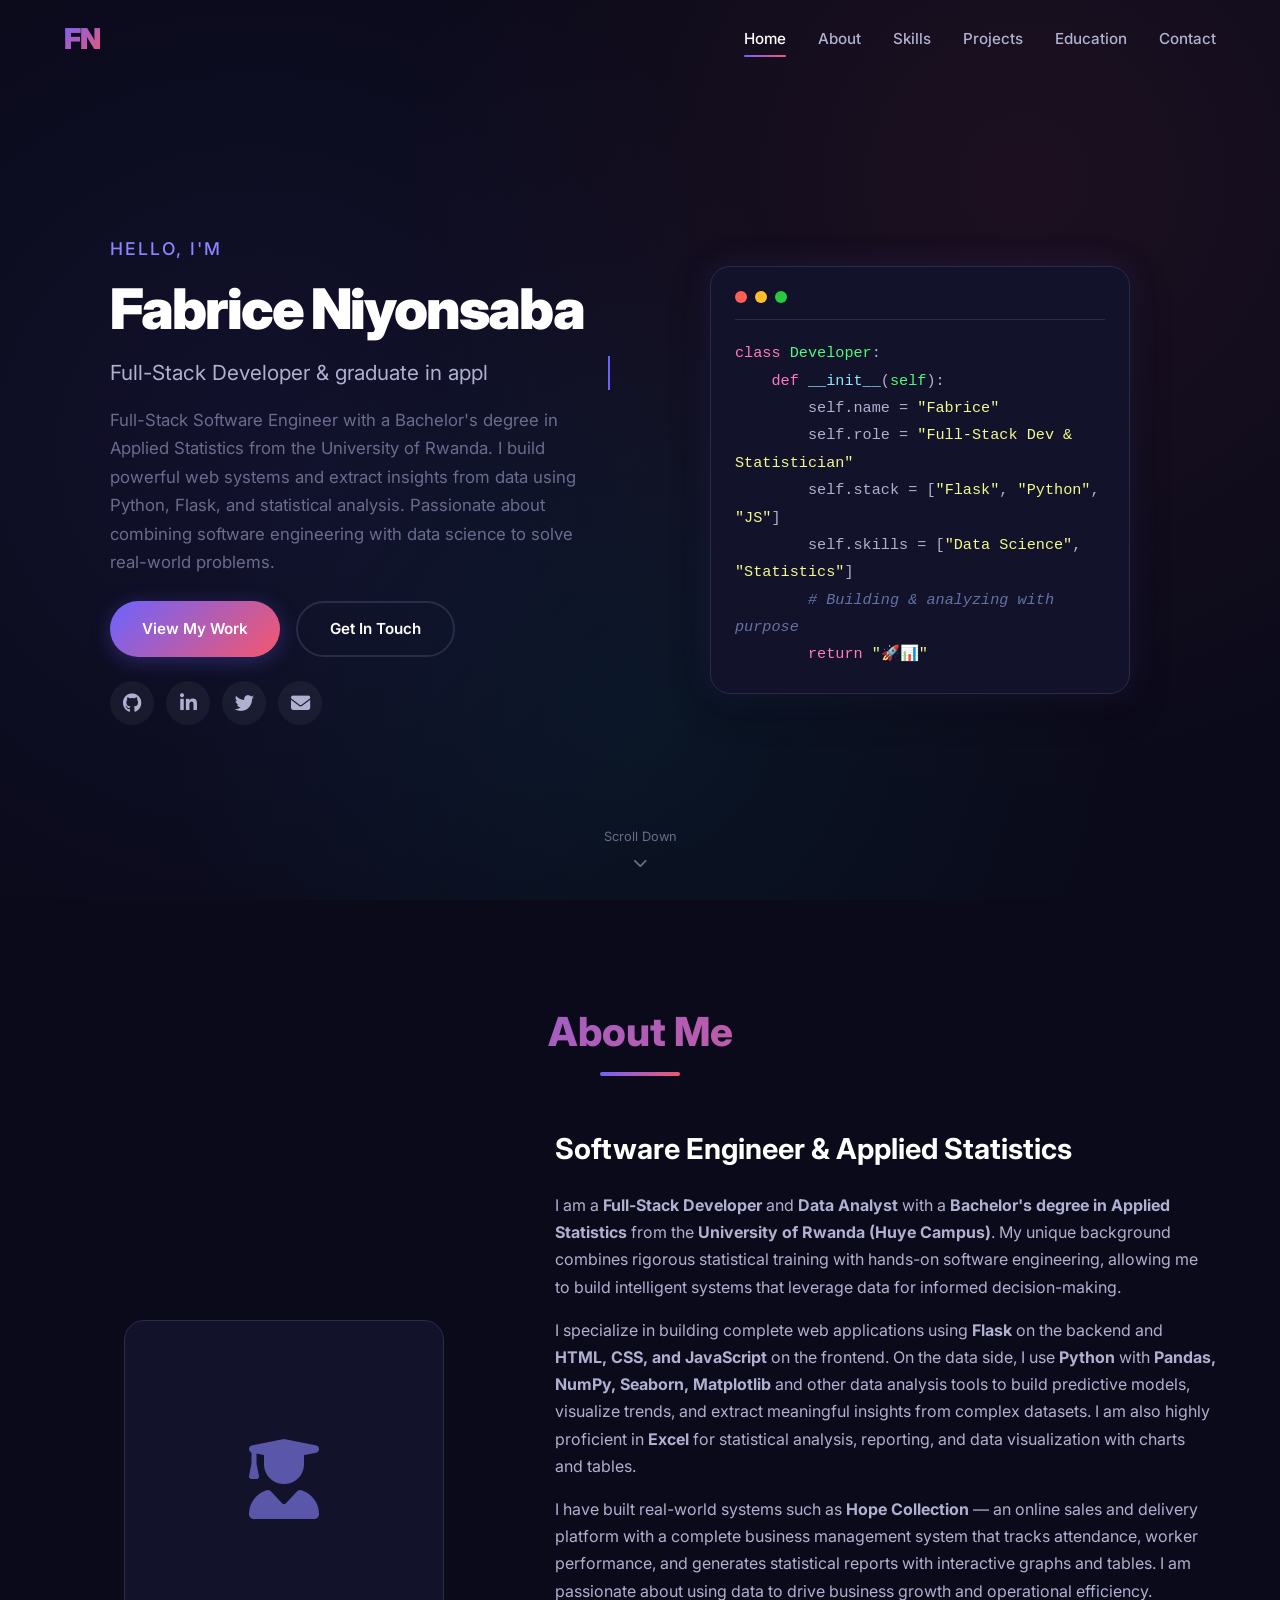
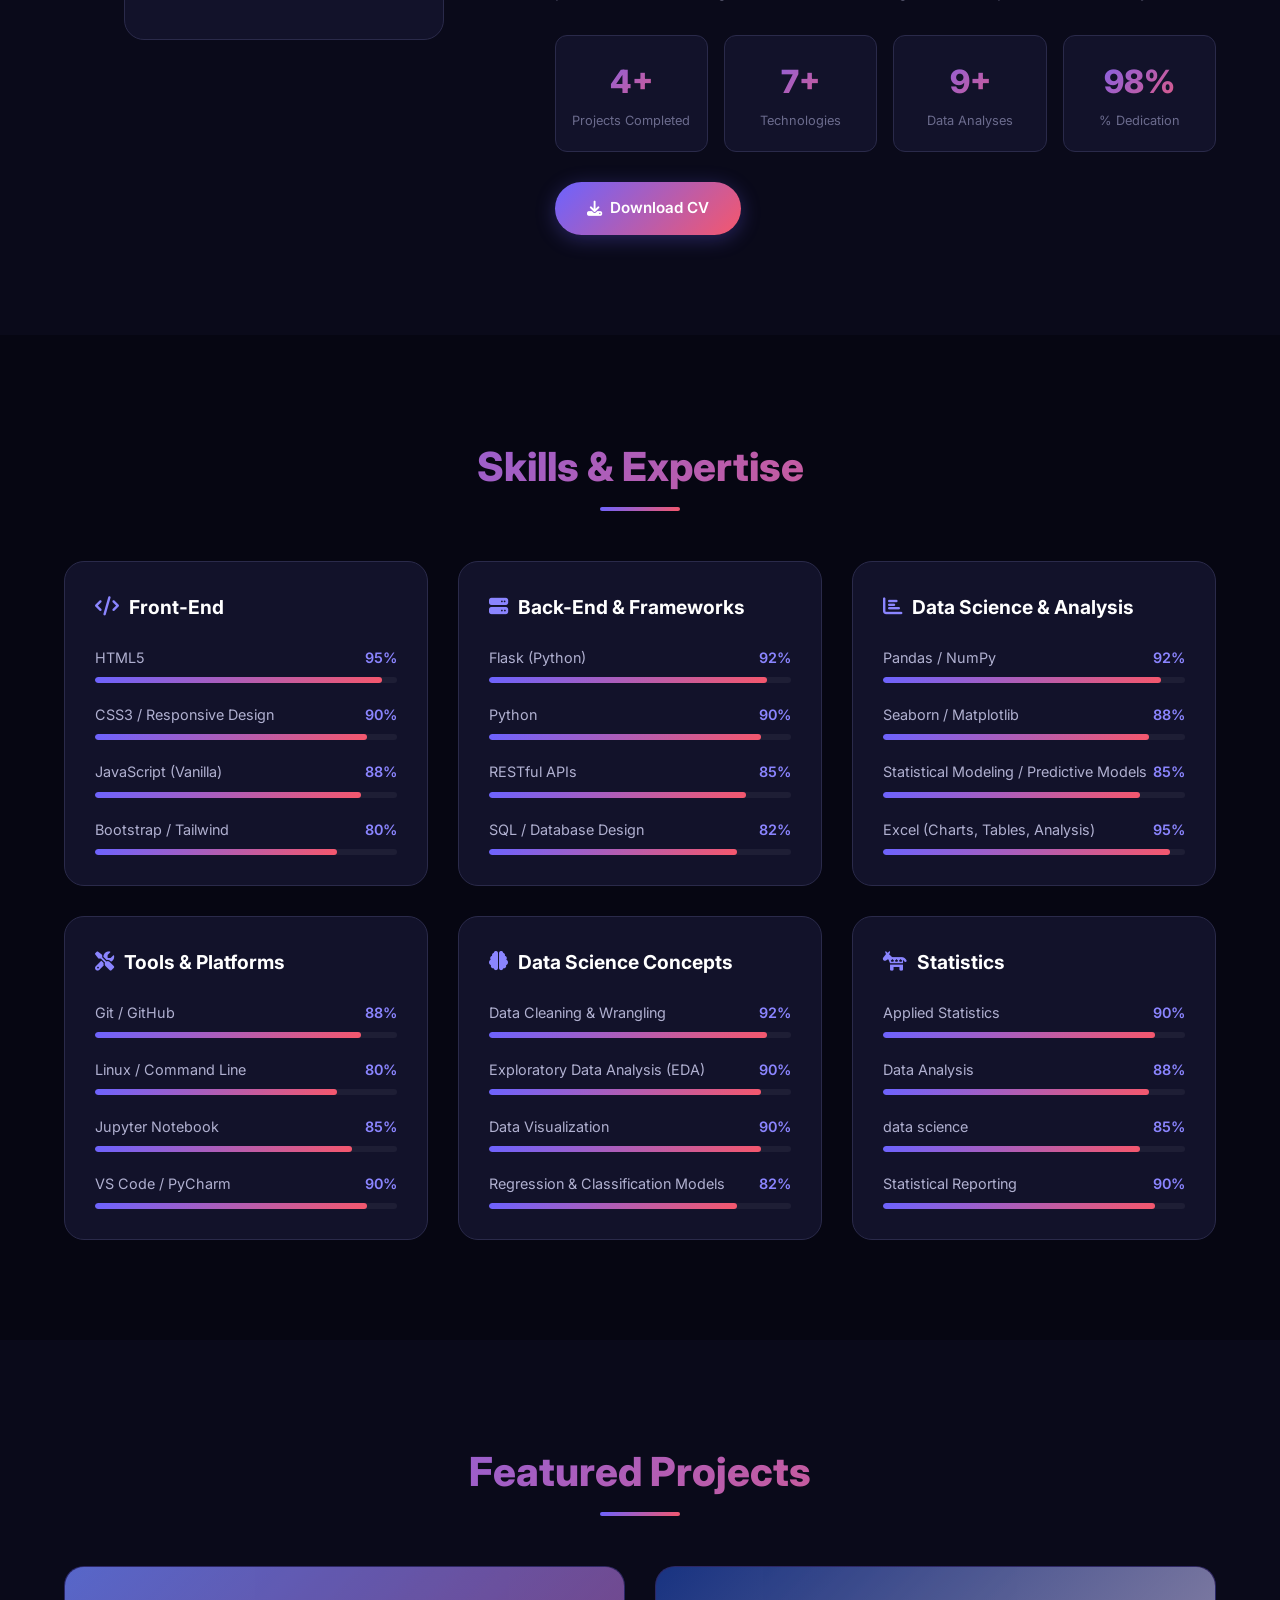
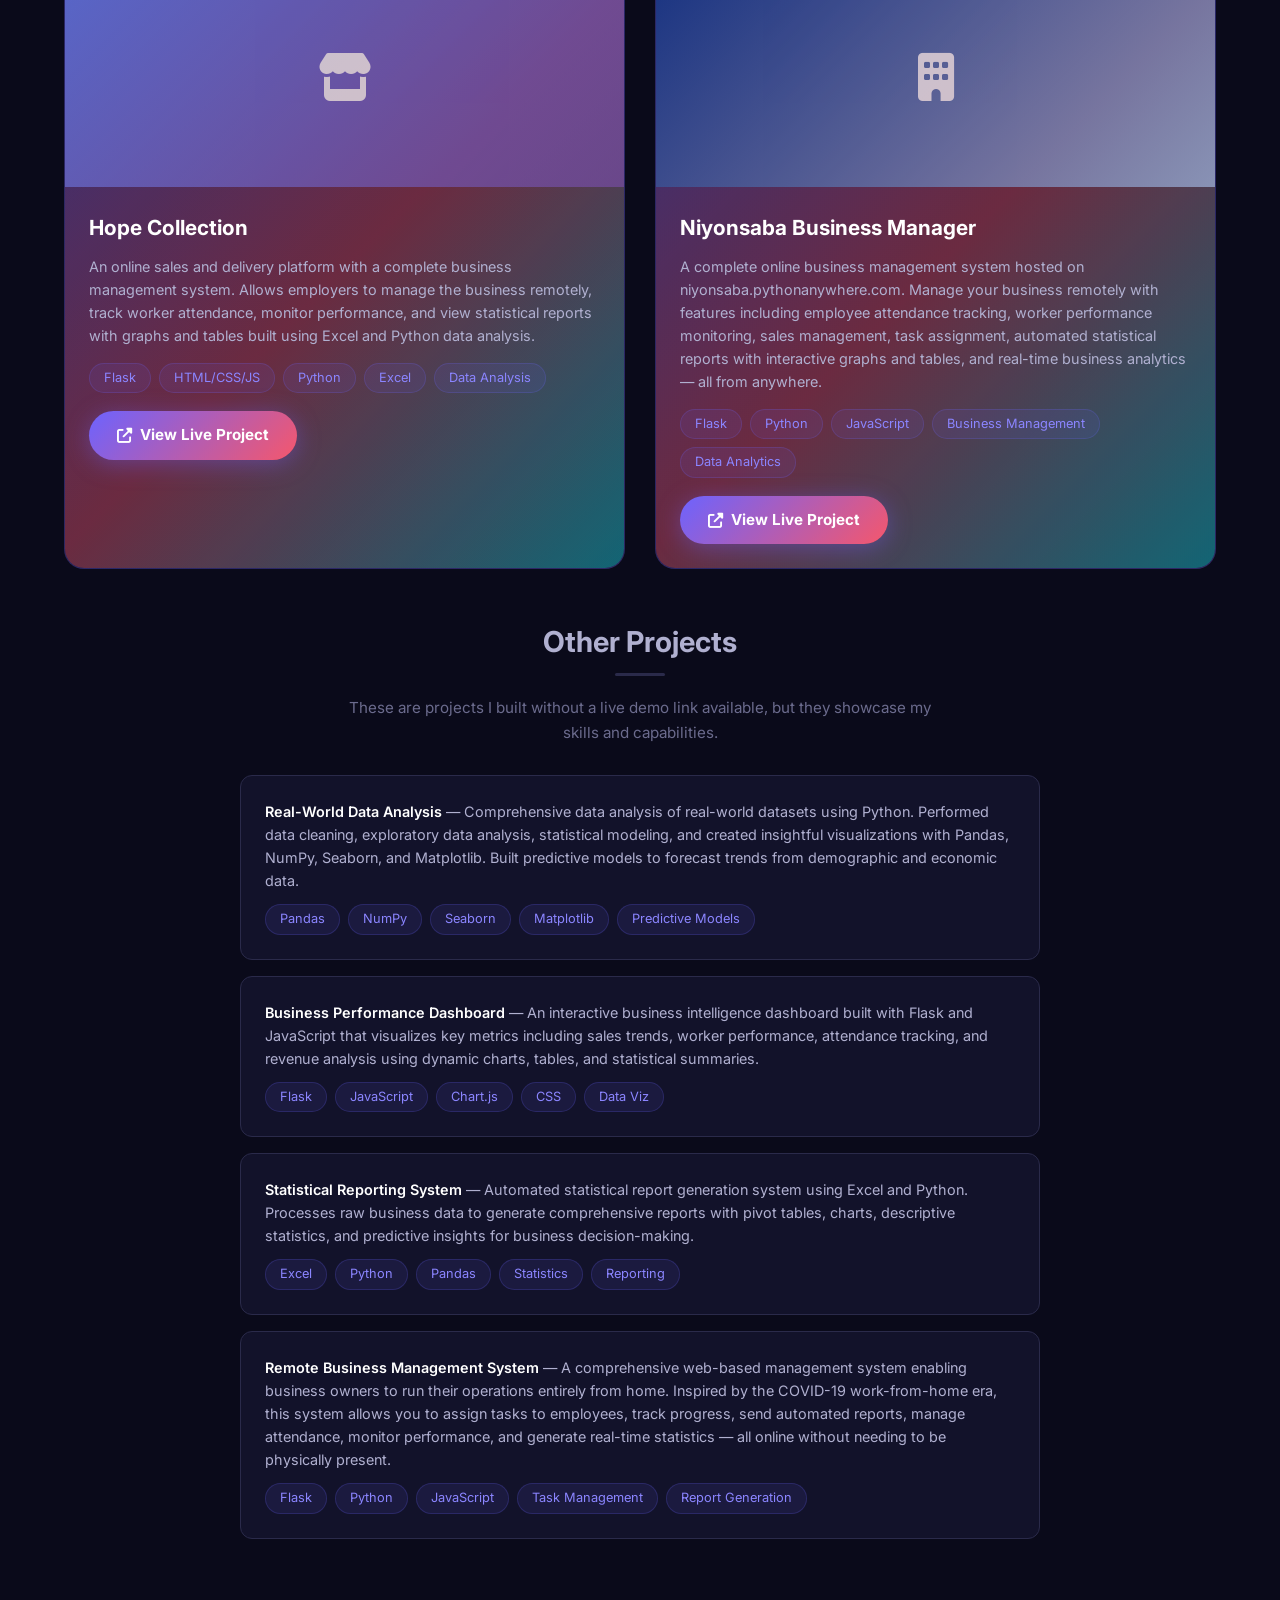
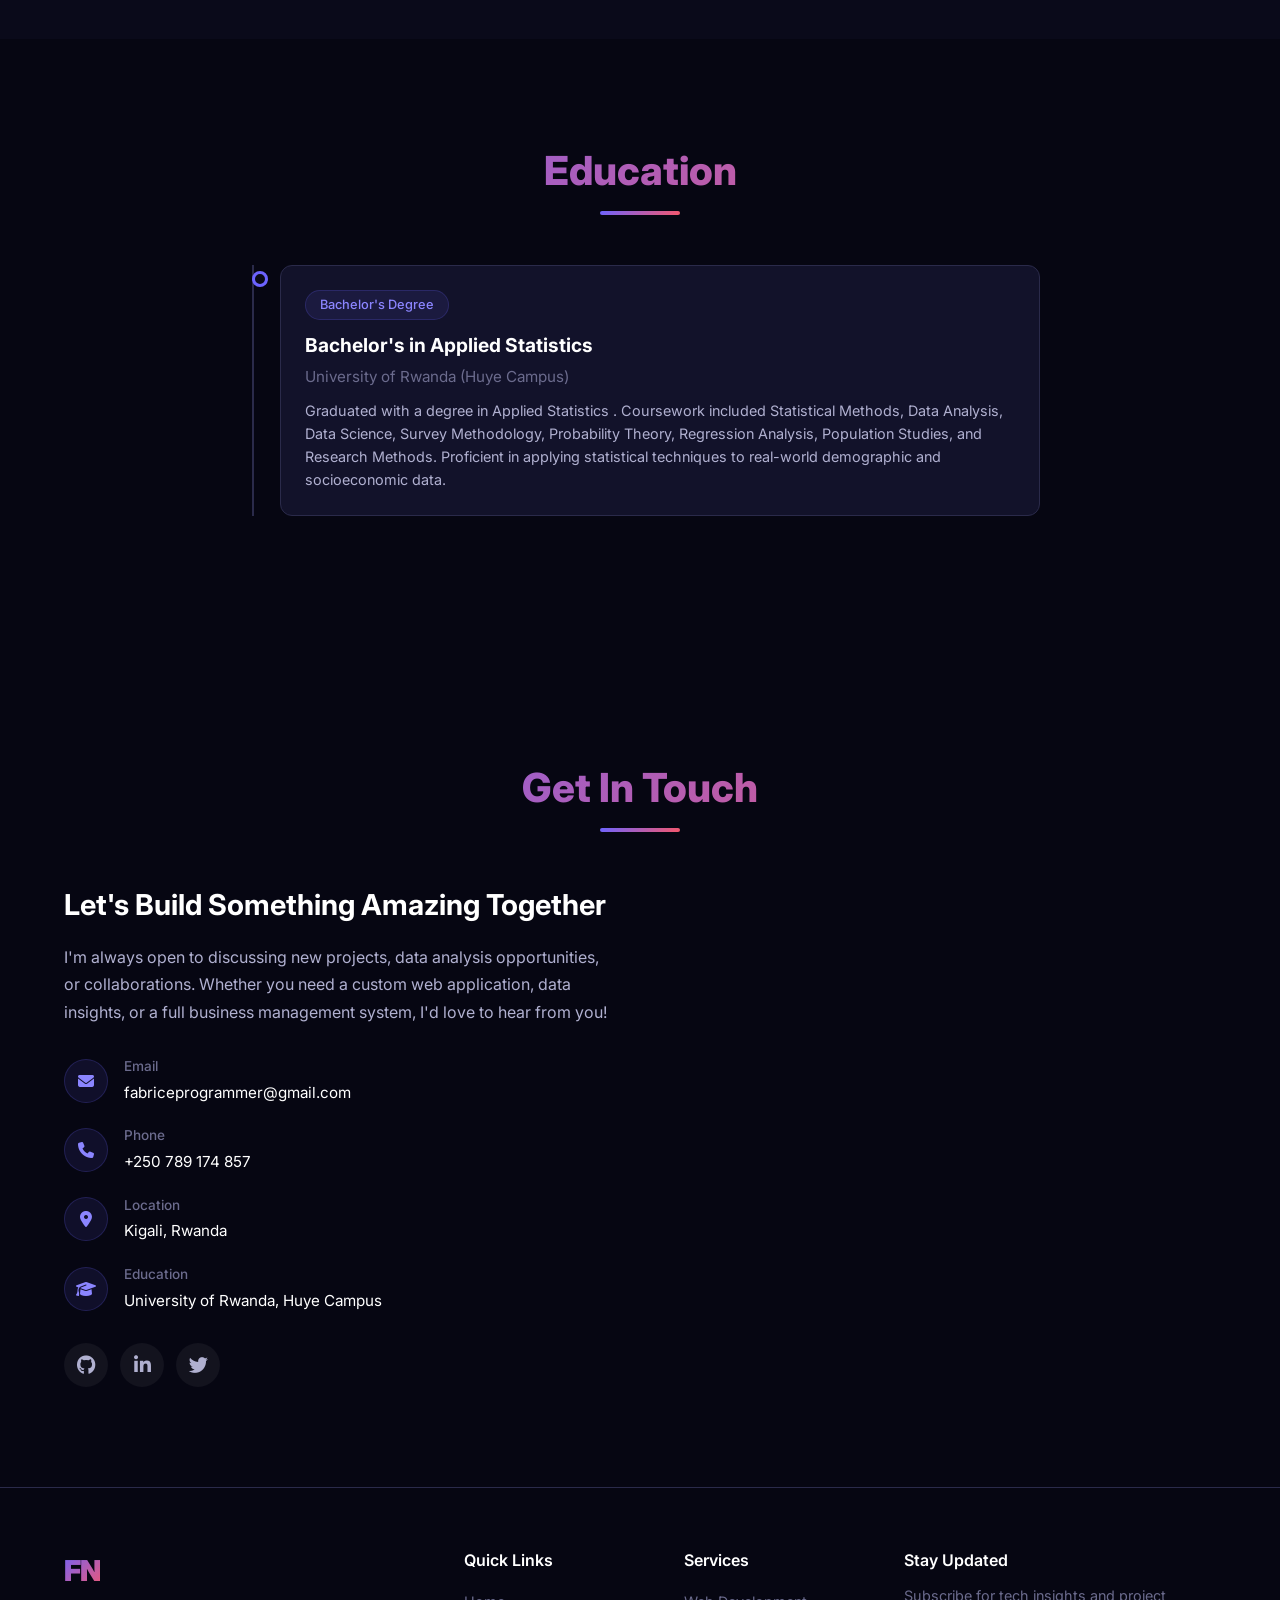
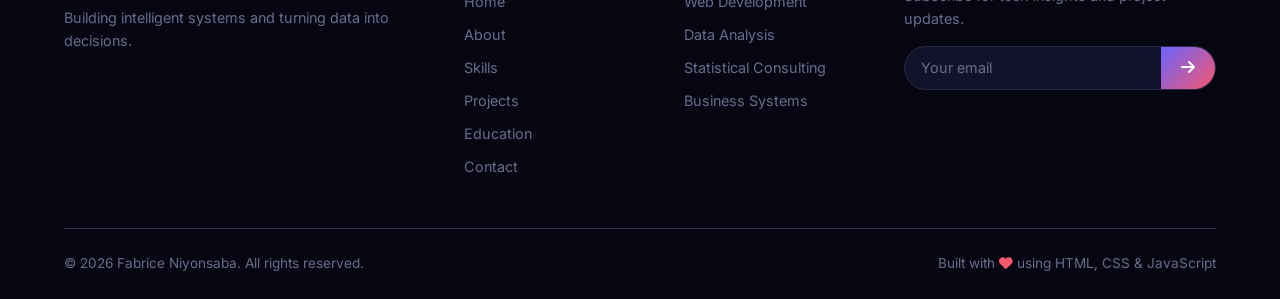
==== portifolio-main/index.html @ 8693b770 "yh" ====
<!DOCTYPE html>
<html lang="en">
<head>
    <meta charset="UTF-8">
    <meta name="viewport" content="width=device-width, initial-scale=1.0">
    <title>Fabrice Niyonsaba | Full-Stack Developer & graduate in applied statistics</title>
    <link rel="stylesheet" href="static/css/styles.css">
    <link rel="preconnect" href="https://fonts.googleapis.com">
    <link href="https://fonts.googleapis.com/css2?family=Inter:wght@300;400;500;600;700;800;900&display=swap" rel="stylesheet">
    <link rel="stylesheet" href="https://cdnjs.cloudflare.com/ajax/libs/font-awesome/6.5.1/css/all.min.css">
</head>
<body>
    <!-- Navigation -->
    <nav class="navbar">
        <div class="nav-container">
            <a href="#" class="nav-logo">FN</a>
            <div class="nav-menu" id="navMenu">
                <a href="#home" class="nav-link active">Home</a>
                <a href="#about" class="nav-link">About</a>
                <a href="#skills" class="nav-link">Skills</a>
                <a href="#projects" class="nav-link">Projects</a>
                <a href="#education" class="nav-link">Education</a>
                <a href="#contact" class="nav-link">Contact</a>
            </div>
            <div class="nav-toggle" id="navToggle">
                <span class="bar"></span>
                <span class="bar"></span>
                <span class="bar"></span>
            </div>
        </div>
    </nav>

    <!-- Hero Section -->
    <section id="home" class="hero">
        <div class="hero-bg"></div>
        <div class="hero-content">
            <div class="hero-text">
                <p class="hero-greeting">Hello, I'm</p>
                <h1 class="hero-name">Fabrice Niyonsaba</h1>
                <h2 class="hero-title">Full-Stack Developer & graduate in applied Statistics</h2>
                <p class="hero-description">
                    Full-Stack Software Engineer with a Bachelor's degree in Applied Statistics  
                 from the University of Rwanda. I build powerful web systems and extract insights from data 
                    using Python, Flask, and statistical analysis. Passionate about combining software engineering 
                    with data science to solve real-world problems.
                </p>
                <div class="hero-actions">
                    <a href="#projects" class="btn btn-primary">View My Work</a>
                    <a href="#contact" class="btn btn-secondary">Get In Touch</a>
                </div>
                <div class="hero-socials">
                    <a href="https://github.com/fabrice-programmer" target="_blank" class="social-link" aria-label="GitHub">
                        <i class="fab fa-github"></i>
                    </a>
                    <a href="#" class="social-link" aria-label="LinkedIn">
                        <i class="fab fa-linkedin-in"></i>
                    </a>
                    <a href="#" class="social-link" aria-label="Twitter">
                        <i class="fab fa-twitter"></i>
                    </a>
                    <a href="mailto:fabriceprogrammer@gmail.com" class="social-link" aria-label="Email">
                        <i class="fas fa-envelope"></i>
                    </a>
                </div>
            </div>
            <div class="hero-visual">
                <div class="hero-code-card">
                    <div class="code-header">
                        <span class="dot dot-red"></span>
                        <span class="dot dot-yellow"></span>
                        <span class="dot dot-green"></span>
                    </div>
                    <div class="code-body">
                        <span class="code-keyword">class</span> <span class="code-variable">Developer</span>:<br>
                        &nbsp;&nbsp;&nbsp;&nbsp;<span class="code-keyword">def</span> <span class="code-function">__init__</span>(<span class="code-variable">self</span>):<br>
                        &nbsp;&nbsp;&nbsp;&nbsp;&nbsp;&nbsp;&nbsp;&nbsp;self.name = <span class="code-string">"Fabrice"</span><br>
                        &nbsp;&nbsp;&nbsp;&nbsp;&nbsp;&nbsp;&nbsp;&nbsp;self.role = <span class="code-string">"Full-Stack Dev & Statistician"</span><br>
                        &nbsp;&nbsp;&nbsp;&nbsp;&nbsp;&nbsp;&nbsp;&nbsp;self.stack = [<span class="code-string">"Flask"</span>, <span class="code-string">"Python"</span>, <span class="code-string">"JS"</span>]<br>
                        &nbsp;&nbsp;&nbsp;&nbsp;&nbsp;&nbsp;&nbsp;&nbsp;self.skills = [<span class="code-string">"Data Science"</span>, <span class="code-string">"Statistics"</span>]<br>
                        &nbsp;&nbsp;&nbsp;&nbsp;&nbsp;&nbsp;&nbsp;&nbsp;<span class="code-comment"># Building & analyzing with purpose</span><br>
                        &nbsp;&nbsp;&nbsp;&nbsp;&nbsp;&nbsp;&nbsp;&nbsp;<span class="code-keyword">return</span> <span class="code-string">"🚀📊"</span>
                    </div>
                </div>
            </div>
        </div>
        <div class="scroll-indicator">
            <span>Scroll Down</span>
            <i class="fas fa-chevron-down"></i>
        </div>
    </section>

    <!-- About Section -->
    <section id="about" class="section">
        <div class="container">
            <h2 class="section-title">About Me</h2>
            <div class="divider"></div>
            <div class="about-content">
                <div class="about-image">
                    <div class="about-image-frame" id="profileFrame">
                        <img id="profileImage" class="about-profile-img" src="" alt="Profile Photo" style="display:none;">
                        <div class="about-image-placeholder" id="profilePlaceholder">
                            <i class="fas fa-user-graduate"></i>
                        </div>
                        <button class="edit-photo-btn" id="editPhotoBtn" title="Change Profile Photo">
                            <i class="fas fa-camera"></i>
                        </button>
                        <input type="file" id="photoInput" accept="image/*" style="display:none;">
                    </div>
                </div>
                <div class="about-text">
                    <h3>Software Engineer & Applied Statistics</h3>
                    <p>
                        I am a <strong>Full-Stack Developer</strong> and <strong>Data Analyst</strong> with a 
                        <strong>Bachelor's degree in Applied Statistics</strong> from the 
                        <strong>University of Rwanda (Huye Campus)</strong>. My unique background combines 
                        rigorous statistical training with hands-on software engineering, allowing me to build 
                        intelligent systems that leverage data for informed decision-making.
                    </p>
                    <p>
                        I specialize in building complete web applications using <strong>Flask</strong> on the backend 
                        and <strong>HTML, CSS, and JavaScript</strong> on the frontend. On the data side, I use 
                        <strong>Python</strong> with <strong>Pandas, NumPy, Seaborn, Matplotlib</strong> and other 
                        data analysis tools to build predictive models, visualize trends, and extract meaningful 
                        insights from complex datasets. I am also highly proficient in <strong>Excel</strong> for 
                        statistical analysis, reporting, and data visualization with charts and tables.
                    </p>
                    <p>
                        I have built real-world systems such as <strong>Hope Collection</strong> — an online sales 
                        and delivery platform with a complete business management system that tracks attendance, 
                        worker performance, and generates statistical reports with interactive graphs and tables. 
                        I am passionate about using data to drive business growth and operational efficiency.
                    </p>
                    <div class="about-stats">
                        <div class="stat">
                            <span class="stat-number" data-target="5">0</span>
                            <span class="stat-label">Projects Completed</span>
                        </div>
                        <div class="stat">
                            <span class="stat-number" data-target="8">0</span>
                            <span class="stat-label">Technologies</span>
                        </div>
                        <div class="stat">
                            <span class="stat-number" data-target="10">0</span>
                            <span class="stat-label">Data Analyses</span>
                        </div>
                        <div class="stat">
                            <span class="stat-number" data-target="100">0</span>
                            <span class="stat-label">% Dedication</span>
                        </div>
                    </div>
                    <a href="#" class="btn btn-primary"><i class="fas fa-download"></i> Download CV</a>
                </div>
            </div>
        </div>
    </section>

    <!-- Skills Section -->
    <section id="skills" class="section section-alt">
        <div class="container">
            <h2 class="section-title">Skills & Expertise</h2>
            <div class="divider"></div>
            <div class="skills-content">
                <div class="skill-category">
                    <h3><i class="fas fa-code"></i> Front-End</h3>
                    <div class="skill-items">
                        <div class="skill-item">
                            <div class="skill-info">
                                <span>HTML5</span>
                                <span>95%</span>
                            </div>
                            <div class="skill-bar">
                                <div class="skill-fill" data-width="95"></div>
                            </div>
                        </div>
                        <div class="skill-item">
                            <div class="skill-info">
                                <span>CSS3 / Responsive Design</span>
                                <span>90%</span>
                            </div>
                            <div class="skill-bar">
                                <div class="skill-fill" data-width="90"></div>
                            </div>
                        </div>
                        <div class="skill-item">
                            <div class="skill-info">
                                <span>JavaScript (Vanilla)</span>
                                <span>88%</span>
                            </div>
                            <div class="skill-bar">
                                <div class="skill-fill" data-width="88"></div>
                            </div>
                        </div>
                        <div class="skill-item">
                            <div class="skill-info">
                                <span>Bootstrap / Tailwind</span>
                                <span>80%</span>
                            </div>
                            <div class="skill-bar">
                                <div class="skill-fill" data-width="80"></div>
                            </div>
                        </div>
                    </div>
                </div>
                <div class="skill-category">
                    <h3><i class="fas fa-server"></i> Back-End & Frameworks</h3>
                    <div class="skill-items">
                        <div class="skill-item">
                            <div class="skill-info">
                                <span>Flask (Python)</span>
                                <span>92%</span>
                            </div>
                            <div class="skill-bar">
                                <div class="skill-fill" data-width="92"></div>
                            </div>
                        </div>
                        <div class="skill-item">
                            <div class="skill-info">
                                <span>Python</span>
                                <span>90%</span>
                            </div>
                            <div class="skill-bar">
                                <div class="skill-fill" data-width="90"></div>
                            </div>
                        </div>
                        <div class="skill-item">
                            <div class="skill-info">
                                <span>RESTful APIs</span>
                                <span>85%</span>
                            </div>
                            <div class="skill-bar">
                                <div class="skill-fill" data-width="85"></div>
                            </div>
                        </div>
                        <div class="skill-item">
                            <div class="skill-info">
                                <span>SQL / Database Design</span>
                                <span>82%</span>
                            </div>
                            <div class="skill-bar">
                                <div class="skill-fill" data-width="82"></div>
                            </div>
                        </div>
                    </div>
                </div>
                <div class="skill-category">
                    <h3><i class="fas fa-chart-bar"></i> Data Science & Analysis</h3>
                    <div class="skill-items">
                        <div class="skill-item">
                            <div class="skill-info">
                                <span>Pandas / NumPy</span>
                                <span>92%</span>
                            </div>
                            <div class="skill-bar">
                                <div class="skill-fill" data-width="92"></div>
                            </div>
                        </div>
                        <div class="skill-item">
                            <div class="skill-info">
                                <span>Seaborn / Matplotlib</span>
                                <span>88%</span>
                            </div>
                            <div class="skill-bar">
                                <div class="skill-fill" data-width="88"></div>
                            </div>
                        </div>
                        <div class="skill-item">
                            <div class="skill-info">
                                <span>Statistical Modeling / Predictive Models</span>
                                <span>85%</span>
                            </div>
                            <div class="skill-bar">
                                <div class="skill-fill" data-width="85"></div>
                            </div>
                        </div>
                        <div class="skill-item">
                            <div class="skill-info">
                                <span>Excel (Charts, Tables, Analysis)</span>
                                <span>95%</span>
                            </div>
                            <div class="skill-bar">
                                <div class="skill-fill" data-width="95"></div>
                            </div>
                        </div>
                    </div>
                </div>
                <div class="skill-category">
                    <h3><i class="fas fa-tools"></i> Tools & Platforms</h3>
                    <div class="skill-items">
                        <div class="skill-item">
                            <div class="skill-info">
                                <span>Git / GitHub</span>
                                <span>88%</span>
                            </div>
                            <div class="skill-bar">
                                <div class="skill-fill" data-width="88"></div>
                            </div>
                        </div>
                        <div class="skill-item">
                            <div class="skill-info">
                                <span>Linux / Command Line</span>
                                <span>80%</span>
                            </div>
                            <div class="skill-bar">
                                <div class="skill-fill" data-width="80"></div>
                            </div>
                        </div>
                        <div class="skill-item">
                            <div class="skill-info">
                                <span>Jupyter Notebook</span>
                                <span>85%</span>
                            </div>
                            <div class="skill-bar">
                                <div class="skill-fill" data-width="85"></div>
                            </div>
                        </div>
                        <div class="skill-item">
                            <div class="skill-info">
                                <span>VS Code / PyCharm</span>
                                <span>90%</span>
                            </div>
                            <div class="skill-bar">
                                <div class="skill-fill" data-width="90"></div>
                            </div>
                        </div>
                    </div>
                </div>
                <div class="skill-category">
                    <h3><i class="fas fa-brain"></i> Data Science Concepts</h3>
                    <div class="skill-items">
                        <div class="skill-item">
                            <div class="skill-info">
                                <span>Data Cleaning & Wrangling</span>
                                <span>92%</span>
                            </div>
                            <div class="skill-bar">
                                <div class="skill-fill" data-width="92"></div>
                            </div>
                        </div>
                        <div class="skill-item">
                            <div class="skill-info">
                                <span>Exploratory Data Analysis (EDA)</span>
                                <span>90%</span>
                            </div>
                            <div class="skill-bar">
                                <div class="skill-fill" data-width="90"></div>
                            </div>
                        </div>
                        <div class="skill-item">
                            <div class="skill-info">
                                <span>Data Visualization</span>
                                <span>90%</span>
                            </div>
                            <div class="skill-bar">
                                <div class="skill-fill" data-width="90"></div>
                            </div>
                        </div>
                        <div class="skill-item">
                            <div class="skill-info">
                                <span>Regression & Classification Models</span>
                                <span>82%</span>
                            </div>
                            <div class="skill-bar">
                                <div class="skill-fill" data-width="82"></div>
                            </div>
                        </div>
                    </div>
                </div>
                <div class="skill-category">
                    <h3><i class="fas fa-democrat"></i> Statistics</h3>
                    <div class="skill-items">
                        <div class="skill-item">
                            <div class="skill-info">
                                <span>Applied Statistics</span>
                                <span>90%</span>
                            </div>
                            <div class="skill-bar">
                                <div class="skill-fill" data-width="90"></div>
                            </div>
                        </div>
                        <div class="skill-item">
                            <div class="skill-info">
                                <span>Data Analysis</span>
                                <span>88%</span>
                            </div>
                            <div class="skill-bar">
                                <div class="skill-fill" data-width="88"></div>
                            </div>
                        </div>
                        <div class="skill-item">
                            <div class="skill-info">
                                <span>data science</span>
                                <span>85%</span>
                            </div>
                            <div class="skill-bar">
                                <div class="skill-fill" data-width="85"></div>
                            </div>
                        </div>
                        <div class="skill-item">
                            <div class="skill-info">
                                <span>Statistical Reporting</span>
                                <span>90%</span>
                            </div>
                            <div class="skill-bar">
                                <div class="skill-fill" data-width="90"></div>
                            </div>
                        </div>
                    </div>
                </div>
            </div>
        </div>
    </section>

    <!-- Projects Section -->
    <section id="projects" class="section">
        <div class="container">
            <h2 class="section-title">Featured Projects</h2>
            <div class="divider"></div>
            <div class="projects-grid">
                <div class="project-card featured">
                    <div class="project-image">
                        <div class="project-placeholder" style="background: linear-gradient(135deg, #667eea 0%, #764ba2 100%);">
                            <i class="fas fa-store"></i>
                        </div>
                    </div>
                    <div class="project-info">
                        <h3>Hope Collection</h3>
                        <p>An online sales and delivery platform with a complete business management system. Allows employers to manage the business remotely, track worker attendance, monitor performance, and view statistical reports with graphs and tables built using Excel and Python data analysis.</p>
                        <div class="project-tags">
                            <span>Flask</span>
                            <span>HTML/CSS/JS</span>
                            <span>Python</span>
                            <span>Excel</span>
                            <span>Data Analysis</span>
                        </div>
                        <div class="project-links">
                            <a href="http://fabrice12345.pythonanywhere.com" target="_blank" class="btn btn-primary"><i class="fas fa-external-link-alt"></i> View Live Project</a>
                        </div>
                    </div>
                </div>
                <div class="project-card featured">
                    <div class="project-image">
                        <div class="project-placeholder" style="background: linear-gradient(135deg, #0c3483 0%, #a2b6df 100%);">
                            <i class="fas fa-building"></i>
                        </div>
                    </div>
                    <div class="project-info">
                        <h3>Niyonsaba Business Manager</h3>
                        <p>A complete online business management system hosted on niyonsaba.pythonanywhere.com. Manage your business remotely with features including employee attendance tracking, worker performance monitoring, sales management, task assignment, automated statistical reports with interactive graphs and tables, and real-time business analytics — all from anywhere.</p>
                        <div class="project-tags">
                            <span>Flask</span>
                            <span>Python</span>
                            <span>JavaScript</span>
                            <span>Business Management</span>
                            <span>Data Analytics</span>
                        </div>
                        <div class="project-links">
                            <a href="http://niyonsaba.pythonanywhere.com" target="_blank" class="btn btn-primary"><i class="fas fa-external-link-alt"></i> View Live Project</a>
                        </div>
                    </div>
                </div>
            </div>

            <h3 class="subsection-title">Other Projects</h3>
            <div class="divider small"></div>
            <p class="subsection-description">These are projects I built without a live demo link available, but they showcase my skills and capabilities.</p>
            <ul class="other-projects-list">
                <li>
                    <strong>Real-World Data Analysis</strong> — Comprehensive data analysis of real-world datasets using Python. Performed data cleaning, exploratory data analysis, statistical modeling, and created insightful visualizations with Pandas, NumPy, Seaborn, and Matplotlib. Built predictive models to forecast trends from demographic and economic data.
                    <div class="project-tags">
                        <span>Pandas</span>
                        <span>NumPy</span>
                        <span>Seaborn</span>
                        <span>Matplotlib</span>
                        <span>Predictive Models</span>
                    </div>
                </li>
                <li>
                    <strong>Business Performance Dashboard</strong> — An interactive business intelligence dashboard built with Flask and JavaScript that visualizes key metrics including sales trends, worker performance, attendance tracking, and revenue analysis using dynamic charts, tables, and statistical summaries.
                    <div class="project-tags">
                        <span>Flask</span>
                        <span>JavaScript</span>
                        <span>Chart.js</span>
                        <span>CSS</span>
                        <span>Data Viz</span>
                    </div>
                </li>
                <li>
                    <strong>Statistical Reporting System</strong> — Automated statistical report generation system using Excel and Python. Processes raw business data to generate comprehensive reports with pivot tables, charts, descriptive statistics, and predictive insights for business decision-making.
                    <div class="project-tags">
                        <span>Excel</span>
                        <span>Python</span>
                        <span>Pandas</span>
                        <span>Statistics</span>
                        <span>Reporting</span>
                    </div>
                </li>
                <li>
                    <strong>Remote Business Management System</strong> — A comprehensive web-based management system enabling business owners to run their operations entirely from home. Inspired by the COVID-19 work-from-home era, this system allows you to assign tasks to employees, track progress, send automated reports, manage attendance, monitor performance, and generate real-time statistics — all online without needing to be physically present.
                    <div class="project-tags">
                        <span>Flask</span>
                        <span>Python</span>
                        <span>JavaScript</span>
                        <span>Task Management</span>
                        <span>Report Generation</span>
                    </div>
                </li>
            </ul>
        </div>
    </section>

    <!-- Education Section (cleaned) -->
    <section id="education" class="section section-alt">
        <div class="container">
            <h2 class="section-title">Education</h2>
            <div class="divider"></div>
            <div class="timeline">
                <div class="timeline-item">
                    <div class="timeline-marker"></div>
                    <div class="timeline-content">
                        <span class="timeline-date">Bachelor's Degree</span>
                        <h3>Bachelor's in Applied Statistics</h3>
                        <h4>University of Rwanda (Huye Campus)</h4>
                        <p>Graduated with a degree in Applied Statistics . Coursework included Statistical Methods, Data Analysis, Data Science, Survey Methodology, Probability Theory, Regression Analysis, Population Studies, and Research Methods. Proficient in applying statistical techniques to real-world demographic and socioeconomic data.</p>
                    </div>
                </div>
            </div>
        </div>
    </section>

    <!-- Contact Section -->
    <section id="contact" class="section section-alt">
        <div class="container">
            <h2 class="section-title">Get In Touch</h2>
            <div class="divider"></div>
            <div class="contact-content">
                <div class="contact-info">
                    <h3>Let's Build Something Amazing Together</h3>
                    <p>I'm always open to discussing new projects, data analysis opportunities, or collaborations. Whether you need a custom web application, data insights, or a full business management system, I'd love to hear from you!</p>
                    <div class="contact-details">
                        <div class="contact-item">
                            <i class="fas fa-envelope"></i>
                            <div>
                                <h4>Email</h4>
                                <a href="mailto:fabriceprogrammer@gmail.com">fabriceprogrammer@gmail.com</a>
                            </div>
                        </div>
                        <div class="contact-item">
                            <i class="fas fa-phone"></i>
                            <div>
                                <h4>Phone</h4>
                                <a href="tel:+250789174857">+250 789 174 857</a>
                            </div>
                        </div>
                        <div class="contact-item">
                            <i class="fas fa-map-marker-alt"></i>
                            <div>
                                <h4>Location</h4>
                                <span>Kigali, Rwanda</span>
                            </div>
                        </div>
                        <div class="contact-item">
                            <i class="fas fa-graduation-cap"></i>
                            <div>
                                <h4>Education</h4>
                                <span>University of Rwanda, Huye Campus</span>
                            </div>
                        </div>
                    </div>
                    <div class="contact-socials">
                        <a href="https://github.com/fabrice-programmer" class="social-link" aria-label="GitHub"><i class="fab fa-github"></i></a>
                        <a href="#" class="social-link" aria-label="LinkedIn"><i class="fab fa-linkedin-in"></i></a>
                        <a href="#" class="social-link" aria-label="Twitter"><i class="fab fa-twitter"></i></a>
                    </div>
                </div>
            </div>
        </div>
    </section>

    <!-- Footer -->
    <footer class="footer">
        <div class="container">
            <div class="footer-content">
                <div class="footer-brand">
                    <a href="#" class="nav-logo">FN</a>
                    <p>Building intelligent systems and turning data into decisions.</p>
                </div>
                <div class="footer-links">
                    <h4>Quick Links</h4>
                    <a href="#home">Home</a>
                    <a href="#about">About</a>
                    <a href="#skills">Skills</a>
                    <a href="#projects">Projects</a>
                    <a href="#education">Education</a>
                    <a href="#contact">Contact</a>
                </div>
                <div class="footer-links">
                    <h4>Services</h4>
                    <a href="#">Web Development</a>
                    <a href="#">Data Analysis</a>
                    <a href="#">Statistical Consulting</a>
                    <a href="#">Business Systems</a>
                </div>
                <div class="footer-newsletter">
                    <h4>Stay Updated</h4>
                    <p>Subscribe for tech insights and project updates.</p>
                    <form class="newsletter-form">
                        <input type="email" placeholder="Your email" required>
                        <button type="submit"><i class="fas fa-arrow-right"></i></button>
                    </form>
                </div>
            </div>
            <div class="footer-bottom">
                <p>&copy; 2026 Fabrice Niyonsaba. All rights reserved.</p>
                <p>Built with <i class="fas fa-heart" style="color: #f5576c;"></i> using HTML, CSS & JavaScript</p>
            </div>
        </div>
    </footer>

    <!-- Back to Top -->
    <a href="#home" class="back-to-top" id="backToTop">
        <i class="fas fa-chevron-up"></i>
    </a>

    <script src="static/js/script.js"></script>
</body>
</html>
---- portifolio-main/static/css/styles.css ----
/* =
   CSS Variables & Reset
   = */
:root {
    --primary: #6c63ff;
    --primary-dark: #5a52d5;
    --primary-light: #8b85ff;
    --secondary: #f5576c;
    --accent: #00f2fe;
    --bg-dark: #0a0a1a;
    --bg-darker: #060612;
    --bg-card: #12122a;
    --bg-card-hover: #1a1a3e;
    --text-primary: #ffffff;
    --text-secondary: #b0b0d0;
    --text-muted: #6b6b8d;
    --border-color: #2a2a4a;
    --gradient-1: linear-gradient(135deg, #667eea 0%, #764ba2 100%);
    --gradient-2: linear-gradient(135deg, #f093fb 0%, #f5576c 100%);
    --gradient-3: linear-gradient(135deg, #4facfe 0%, #00f2fe 100%);
    --gradient-primary: linear-gradient(135deg, #6c63ff 0%, #f5576c 100%);
    --shadow-card: 0 10px 40px rgba(0, 0, 0, 0.3);
    --shadow-glow: 0 0 30px rgba(108, 99, 255, 0.15);
    --radius: 12px;
    --radius-lg: 20px;
    --transition: all 0.3s cubic-bezier(0.4, 0, 0.2, 1);
    --transition-slow: all 0.5s cubic-bezier(0.4, 0, 0.2, 1);
}

* {
    margin: 0;
    padding: 0;
    box-sizing: border-box;
}

html {
    scroll-behavior: smooth;
}

body {
    font-family: 'Inter', -apple-system, BlinkMacSystemFont, sans-serif;
    background-color: var(--bg-dark);
    color: var(--text-primary);
    line-height: 1.6;
    overflow-x: hidden;
    -webkit-font-smoothing: antialiased;
}

::selection {
    background: var(--primary);
    color: white;
}

/* ============================
   Scrollbar
   ============================ */
::-webkit-scrollbar {
    width: 8px;
}

::-webkit-scrollbar-track {
    background: var(--bg-darker);
}

::-webkit-scrollbar-thumb {
    background: var(--border-color);
    border-radius: 4px;
}

::-webkit-scrollbar-thumb:hover {
    background: var(--primary);
}

/* ============================
   Container & Section
   ============================ */
.container {
    max-width: 1200px;
    margin: 0 auto;
    padding: 0 24px;
}

.section {
    padding: 100px 0;
    position: relative;
}

.section-alt {
    background: var(--bg-darker);
}

.section-title {
    font-size: 2.5rem;
    font-weight: 800;
    text-align: center;
    margin-bottom: 8px;
    background: var(--gradient-primary);
    -webkit-background-clip: text;
    -webkit-text-fill-color: transparent;
    background-clip: text;
}

.divider {
    width: 80px;
    height: 4px;
    background: var(--gradient-primary);
    border-radius: 2px;
    margin: 0 auto 50px;
}

/* ============================
   Navigation
   ============================ */
.navbar {
    position: fixed;
    top: 0;
    left: 0;
    width: 100%;
    z-index: 1000;
    padding: 16px 0;
    transition: var(--transition);
    background: transparent;
}

.navbar.scrolled {
    background: rgba(10, 10, 26, 0.95);
    backdrop-filter: blur(20px);
    -webkit-backdrop-filter: blur(20px);
    border-bottom: 1px solid rgba(42, 42, 74, 0.5);
    padding: 10px 0;
}

.nav-container {
    max-width: 1200px;
    margin: 0 auto;
    padding: 0 24px;
    display: flex;
    justify-content: space-between;
    align-items: center;
}

.nav-logo {
    font-size: 1.8rem;
    font-weight: 900;
    text-decoration: none;
    background: var(--gradient-primary);
    -webkit-background-clip: text;
    -webkit-text-fill-color: transparent;
    background-clip: text;
    letter-spacing: -1px;
}

.nav-menu {
    display: flex;
    gap: 32px;
}

.nav-link {
    color: var(--text-secondary);
    text-decoration: none;
    font-size: 0.95rem;
    font-weight: 500;
    transition: var(--transition);
    position: relative;
    padding: 4px 0;
}

.nav-link::after {
    content: '';
    position: absolute;
    bottom: -2px;
    left: 0;
    width: 0;
    height: 2px;
    background: var(--gradient-primary);
    transition: var(--transition);
    border-radius: 1px;
}

.nav-link:hover,
.nav-link.active {
    color: var(--text-primary);
}

.nav-link:hover::after,
.nav-link.active::after {
    width: 100%;
}

.nav-toggle {
    display: none;
    cursor: pointer;
    flex-direction: column;
    gap: 5px;
    padding: 4px;
}

.nav-toggle .bar {
    width: 24px;
    height: 2px;
    background: var(--text-primary);
    border-radius: 2px;
    transition: var(--transition);
}

/* ============================
   Buttons
   ============================ */
.btn {
    display: inline-flex;
    align-items: center;
    gap: 8px;
    padding: 14px 32px;
    border-radius: 50px;
    font-size: 0.95rem;
    font-weight: 600;
    text-decoration: none;
    transition: var(--transition);
    cursor: pointer;
    border: none;
    font-family: inherit;
    position: relative;
    overflow: hidden;
}

.btn-primary {
    background: var(--gradient-primary);
    color: white;
    box-shadow: 0 4px 20px rgba(108, 99, 255, 0.3);
}

.btn-primary:hover {
    transform: translateY(-3px);
    box-shadow: 0 8px 30px rgba(108, 99, 255, 0.4);
}

.btn-secondary {
    background: transparent;
    color: var(--text-primary);
    border: 2px solid var(--border-color);
}

.btn-secondary:hover {
    border-color: var(--primary);
    background: rgba(108, 99, 255, 0.1);
    transform: translateY(-3px);
}

.btn-small {
    padding: 8px 20px;
    font-size: 0.85rem;
    border-radius: 50px;
    background: transparent;
    color: var(--text-primary);
    border: 1px solid var(--border-color);
    text-decoration: none;
    display: inline-flex;
    align-items: center;
    gap: 6px;
    transition: var(--transition);
    font-family: inherit;
    font-weight: 500;
}

.btn-small:hover {
    border-color: var(--primary);
    background: rgba(108, 99, 255, 0.1);
}

.btn-small.btn-primary {
    background: var(--gradient-primary);
    border: none;
    color: white;
}

.btn-block {
    width: 100%;
    justify-content: center;
}

/* ============================
   Social Links
   ============================ */
.social-link {
    display: inline-flex;
    align-items: center;
    justify-content: center;
    width: 44px;
    height: 44px;
    border-radius: 50%;
    background: rgba(255, 255, 255, 0.05);
    color: var(--text-secondary);
    font-size: 1.2rem;
    transition: var(--transition);
    text-decoration: none;
}

.social-link:hover {
    background: var(--primary);
    color: white;
    transform: translateY(-3px);
    box-shadow: 0 5px 15px rgba(108, 99, 255, 0.3);
}

/* ============================
   Hero Section
   ============================ */
.hero {
    min-height: 100vh;
    display: flex;
    align-items: center;
    justify-content: center;
    position: relative;
    overflow: hidden;
    padding: 120px 0 60px;
}

.hero-bg {
    position: absolute;
    inset: 0;
    background: 
        radial-gradient(circle at 20% 50%, rgba(108, 99, 255, 0.08) 0%, transparent 50%),
        radial-gradient(circle at 80% 20%, rgba(245, 87, 108, 0.08) 0%, transparent 50%),
        radial-gradient(circle at 50% 80%, rgba(0, 242, 254, 0.05) 0%, transparent 50%);
    z-index: 0;
}

.hero-content {
    display: grid;
    grid-template-columns: 1fr 1fr;
    gap: 60px;
    align-items: center;
    max-width: 1200px;
    margin: 0 auto;
    padding: 0 24px;
    position: relative;
    z-index: 1;
}

.hero-text {
    display: flex;
    flex-direction: column;
    gap: 16px;
}

.hero-greeting {
    font-size: 1.1rem;
    color: var(--primary-light);
    font-weight: 500;
    letter-spacing: 2px;
    text-transform: uppercase;
}

.hero-name {
    font-size: 3.5rem;
    font-weight: 900;
    line-height: 1.1;
    letter-spacing: -2px;
}

.hero-title {
    font-size: 1.3rem;
    color: var(--text-secondary);
    font-weight: 400;
}

.hero-description {
    font-size: 1.05rem;
    color: var(--text-muted);
    line-height: 1.7;
    max-width: 500px;
}

.hero-actions {
    display: flex;
    gap: 16px;
    margin-top: 8px;
}

.hero-socials {
    display: flex;
    gap: 12px;
    margin-top: 8px;
}

.hero-visual {
    display: flex;
    justify-content: center;
    align-items: center;
}

.hero-code-card {
    background: var(--bg-card);
    border: 1px solid var(--border-color);
    border-radius: var(--radius-lg);
    padding: 24px;
    width: 100%;
    max-width: 420px;
    box-shadow: var(--shadow-card), var(--shadow-glow);
    animation: float 6s ease-in-out infinite;
}

@keyframes float {
    0%, 100% { transform: translateY(0); }
    50% { transform: translateY(-12px); }
}

.code-header {
    display: flex;
    gap: 8px;
    margin-bottom: 20px;
    padding-bottom: 16px;
    border-bottom: 1px solid var(--border-color);
}

.code-header .dot {
    width: 12px;
    height: 12px;
    border-radius: 50%;
}

.dot-red { background: #ff5f56; }
.dot-yellow { background: #ffbd2e; }
.dot-green { background: #27c93f; }

.code-body {
    font-family: 'Fira Code', 'Courier New', monospace;
    font-size: 0.95rem;
    line-height: 1.8;
    color: var(--text-secondary);
}

.code-keyword { color: #ff79c6; }
.code-variable { color: #50fa7b; }
.code-brace { color: #f8f8f2; }
.code-string { color: #f1fa8c; }
.code-function { color: #8be9fd; }
.code-comment { color: #6272a4; font-style: italic; }

.scroll-indicator {
    position: absolute;
    bottom: 30px;
    left: 50%;
    transform: translateX(-50%);
    display: flex;
    flex-direction: column;
    align-items: center;
    gap: 8px;
    color: var(--text-muted);
    font-size: 0.8rem;
    animation: bounce 2s infinite;
}

@keyframes bounce {
    0%, 20%, 50%, 80%, 100% { transform: translateX(-50%) translateY(0); }
    40% { transform: translateX(-50%) translateY(-8px); }
    60% { transform: translateX(-50%) translateY(-4px); }
}

.scroll-indicator i {
    font-size: 0.9rem;
}

/* ============================
   About Section
   ============================ */
.about-content {
    display: grid;
    grid-template-columns: 1fr 1.5fr;
    gap: 50px;
    align-items: center;
}

.about-image {
    display: flex;
    justify-content: center;
}

.about-image-frame {
    position: relative;
    width: 320px;
    height: 320px;
    border-radius: var(--radius-lg);
    overflow: hidden;
    background: var(--bg-card);
    border: 1px solid var(--border-color);
    display: flex;
    align-items: center;
    justify-content: center;
}

.about-image-frame::before {
    content: '';
    position: absolute;
    inset: -2px;
    border-radius: var(--radius-lg);
    background: var(--gradient-primary);
    z-index: -1;
    opacity: 0.5;
}

.about-image-placeholder {
    font-size: 5rem;
    color: var(--primary-light);
    opacity: 0.6;
}

.about-profile-img {
    width: 100%;
    height: 100%;
    object-fit: cover;
    border-radius: var(--radius-lg);
    position: absolute;
    inset: 0;
}

.edit-photo-btn {
    position: absolute;
    bottom: 12px;
    right: 12px;
    width: 42px;
    height: 42px;
    border-radius: 50%;
    background: var(--gradient-primary);
    border: 2px solid var(--bg-dark);
    color: white;
    font-size: 1rem;
    cursor: pointer;
    display: flex;
    align-items: center;
    justify-content: center;
    transition: var(--transition);
    box-shadow: 0 4px 15px rgba(108, 99, 255, 0.4);
    z-index: 10;
    opacity: 0;
}

.about-image-frame:hover .edit-photo-btn {
    opacity: 1;
}

.edit-photo-btn:hover {
    transform: scale(1.1);
    box-shadow: 0 6px 20px rgba(108, 99, 255, 0.6);
}

.about-text h3 {
    font-size: 1.8rem;
    margin-bottom: 20px;
    font-weight: 700;
}

.about-text p {
    color: var(--text-secondary);
    margin-bottom: 16px;
    font-size: 1rem;
    line-height: 1.7;
}

.about-stats {
    display: grid;
    grid-template-columns: repeat(4, 1fr);
    gap: 16px;
    margin: 30px 0;
}

.stat {
    text-align: center;
    padding: 20px 12px;
    background: var(--bg-card);
    border-radius: var(--radius);
    border: 1px solid var(--border-color);
    transition: var(--transition);
}

.stat:hover {
    border-color: var(--primary);
    transform: translateY(-4px);
    box-shadow: var(--shadow-glow);
}

.stat-number {
    display: block;
    font-size: 2rem;
    font-weight: 800;
    background: var(--gradient-primary);
    -webkit-background-clip: text;
    -webkit-text-fill-color: transparent;
    background-clip: text;
}

.stat-label {
    font-size: 0.8rem;
    color: var(--text-muted);
    margin-top: 4px;
    display: block;
}

/* ============================
   Skills Section
   ============================ */
.skills-content {
    display: grid;
    grid-template-columns: repeat(3, 1fr);
    gap: 30px;
}

.skill-category {
    background: var(--bg-card);
    border: 1px solid var(--border-color);
    border-radius: var(--radius-lg);
    padding: 30px;
    transition: var(--transition);
}

.skill-category:hover {
    border-color: var(--primary);
    transform: translateY(-4px);
    box-shadow: var(--shadow-glow);
}

.skill-category h3 {
    font-size: 1.2rem;
    margin-bottom: 24px;
    display: flex;
    align-items: center;
    gap: 10px;
}

.skill-category h3 i {
    color: var(--primary-light);
}

.skill-items {
    display: flex;
    flex-direction: column;
    gap: 20px;
}

.skill-item {
    display: flex;
    flex-direction: column;
    gap: 8px;
}

.skill-info {
    display: flex;
    justify-content: space-between;
    font-size: 0.9rem;
    color: var(--text-secondary);
}

.skill-info span:last-child {
    color: var(--primary-light);
    font-weight: 600;
}

.skill-bar {
    height: 6px;
    background: rgba(255, 255, 255, 0.05);
    border-radius: 3px;
    overflow: hidden;
}

.skill-fill {
    height: 100%;
    background: var(--gradient-primary);
    border-radius: 3px;
    width: 0;
    transition: width 1.5s cubic-bezier(0.4, 0, 0.2, 1);
}

/* ============================
   Projects Section
   ============================ */
.projects-grid {
    display: grid;
    grid-template-columns: repeat(2, 1fr);
    gap: 30px;
    margin-bottom: 50px;
}

.project-card {
    background: var(--bg-card);
    border: 1px solid var(--border-color);
    border-radius: var(--radius-lg);
    overflow: hidden;
    transition: var(--transition);
}

.project-card:hover {
    transform: translateY(-8px);
    border-color: var(--primary);
    box-shadow: var(--shadow-card), var(--shadow-glow);
}

.project-card.featured {
    background: linear-gradient(135deg, rgba(108, 99, 255, 0.05) 0%, rgba(245, 87, 108, 0.05) 100%);
    border-color: rgba(108, 99, 255, 0.3);
    position: relative;
}

.project-card.featured::before {
    content: '';
    position: absolute;
    inset: -1px;
    border-radius: var(--radius-lg);
    background: linear-gradient(135deg, #6c63ff, #f5576c, #00f2fe);
    z-index: -1;
    opacity: 0.4;
    transition: var(--transition);
}

.project-card.featured:hover::before {
    opacity: 0.8;
}

.project-card.featured .project-links .btn-primary {
    padding: 12px 28px;
    font-size: 0.95rem;
    font-weight: 700;
    box-shadow: 0 4px 25px rgba(108, 99, 255, 0.4);
}

.project-card.featured:hover {
    transform: translateY(-10px);
    box-shadow: 0 15px 50px rgba(108, 99, 255, 0.2), var(--shadow-glow);
}

.subsection-title {
    font-size: 1.8rem;
    font-weight: 700;
    text-align: center;
    margin-bottom: 8px;
    color: var(--text-secondary);
}

.divider.small {
    width: 50px;
    height: 3px;
    background: var(--border-color);
    border-radius: 2px;
    margin: 0 auto 20px;
}

.subsection-description {
    text-align: center;
    color: var(--text-muted);
    font-size: 0.95rem;
    margin-bottom: 30px;
    max-width: 600px;
    margin-left: auto;
    margin-right: auto;
}

.other-projects-list {
    list-style: none;
    padding: 0;
    max-width: 800px;
    margin: 0 auto;
    display: flex;
    flex-direction: column;
    gap: 16px;
}

.other-projects-list li {
    background: var(--bg-card);
    border: 1px solid var(--border-color);
    border-radius: var(--radius);
    padding: 24px;
    transition: var(--transition);
    color: var(--text-secondary);
    font-size: 0.9rem;
    line-height: 1.6;
}

.other-projects-list li:hover {
    border-color: rgba(108, 99, 255, 0.2);
    transform: translateX(6px);
}

.other-projects-list li strong {
    color: var(--text-primary);
    font-weight: 600;
}

.other-projects-list li .project-tags {
    margin-top: 12px;
    margin-bottom: 0;
}

.project-image {
    height: 220px;
    overflow: hidden;
}

.project-placeholder {
    width: 100%;
    height: 100%;
    display: flex;
    align-items: center;
    justify-content: center;
    font-size: 3rem;
    color: white;
    opacity: 0.7;
    transition: var(--transition-slow);
}

.project-card:hover .project-placeholder {
    transform: scale(1.1);
    opacity: 1;
}

.project-info {
    padding: 24px;
}

.project-info h3 {
    font-size: 1.3rem;
    margin-bottom: 10px;
    font-weight: 700;
}

.project-info p {
    color: var(--text-secondary);
    font-size: 0.9rem;
    line-height: 1.6;
    margin-bottom: 16px;
}

.project-tags {
    display: flex;
    flex-wrap: wrap;
    gap: 8px;
    margin-bottom: 18px;
}

.project-tags span {
    padding: 4px 14px;
    background: rgba(108, 99, 255, 0.1);
    border: 1px solid rgba(108, 99, 255, 0.2);
    border-radius: 20px;
    font-size: 0.8rem;
    color: var(--primary-light);
}

.project-links {
    display: flex;
    gap: 10px;
}

/* ============================
   Timeline (Experience)
   ============================ */
.timeline {
    position: relative;
    max-width: 800px;
    margin: 0 auto;
    padding-left: 40px;
}

.timeline::before {
    content: '';
    position: absolute;
    left: 12px;
    top: 0;
    bottom: 0;
    width: 2px;
    background: var(--border-color);
}

.timeline-item {
    position: relative;
    margin-bottom: 40px;
}

.timeline-marker {
    position: absolute;
    left: -28px;
    top: 6px;
    width: 16px;
    height: 16px;
    border-radius: 50%;
    background: var(--bg-dark);
    border: 3px solid var(--primary);
    z-index: 1;
}

.timeline-content {
    background: var(--bg-card);
    border: 1px solid var(--border-color);
    border-radius: var(--radius);
    padding: 24px;
    transition: var(--transition);
}

.timeline-content:hover {
    border-color: var(--primary);
    transform: translateX(8px);
    box-shadow: var(--shadow-glow);
}

.timeline-date {
    display: inline-block;
    padding: 4px 14px;
    background: rgba(108, 99, 255, 0.1);
    border: 1px solid rgba(108, 99, 255, 0.2);
    border-radius: 20px;
    font-size: 0.8rem;
    color: var(--primary-light);
    margin-bottom: 10px;
    font-weight: 500;
}

.timeline-content h3 {
    font-size: 1.2rem;
    font-weight: 700;
    margin-bottom: 4px;
}

.timeline-content h4 {
    font-size: 0.95rem;
    color: var(--text-muted);
    font-weight: 400;
    margin-bottom: 10px;
}

.timeline-content p {
    color: var(--text-secondary);
    font-size: 0.9rem;
    line-height: 1.6;
}

/* ============================
   Testimonials
   ============================ */
.testimonials-slider {
    display: flex;
    gap: 30px;
    overflow-x: auto;
    scroll-snap-type: x mandatory;
    padding-bottom: 20px;
    scrollbar-width: none;
}

.testimonials-slider::-webkit-scrollbar {
    display: none;
}

.testimonial-card {
    flex: 0 0 calc(33.333% - 20px);
    min-width: 320px;
    background: var(--bg-card);
    border: 1px solid var(--border-color);
    border-radius: var(--radius-lg);
    padding: 30px;
    scroll-snap-align: start;
    transition: var(--transition);
}

.testimonial-card:hover {
    border-color: var(--primary);
    transform: translateY(-4px);
    box-shadow: var(--shadow-glow);
}

.testimonial-stars {
    color: #ffbd2e;
    margin-bottom: 16px;
    display: flex;
    gap: 4px;
}

.testimonial-text {
    color: var(--text-secondary);
    font-style: italic;
    line-height: 1.7;
    margin-bottom: 20px;
    font-size: 0.95rem;
}

.testimonial-author {
    display: flex;
    align-items: center;
    gap: 12px;
}

.testimonial-avatar {
    font-size: 2.5rem;
    color: var(--primary-light);
    opacity: 0.6;
}

.testimonial-author h4 {
    font-size: 0.95rem;
    font-weight: 600;
}

.testimonial-author span {
    font-size: 0.8rem;
    color: var(--text-muted);
}

.testimonials-dots {
    display: flex;
    justify-content: center;
    gap: 10px;
    margin-top: 24px;
}

.testimonials-dots .dot {
    width: 10px;
    height: 10px;
    border-radius: 50%;
    background: var(--border-color);
    cursor: pointer;
    transition: var(--transition);
}

.testimonials-dots .dot.active {
    background: var(--primary);
    width: 30px;
    border-radius: 5px;
}

/* ============================
   Contact Section
   ============================ */
.contact-content {
    display: grid;
    grid-template-columns: 1fr 1fr;
    gap: 50px;
}

.contact-info h3 {
    font-size: 1.8rem;
    margin-bottom: 16px;
}

.contact-info > p {
    color: var(--text-secondary);
    margin-bottom: 30px;
    line-height: 1.7;
}

.contact-details {
    display: flex;
    flex-direction: column;
    gap: 20px;
    margin-bottom: 30px;
}

.contact-item {
    display: flex;
    align-items: center;
    gap: 16px;
}

.contact-item i {
    width: 44px;
    height: 44px;
    display: flex;
    align-items: center;
    justify-content: center;
    background: rgba(108, 99, 255, 0.1);
    border: 1px solid rgba(108, 99, 255, 0.2);
    border-radius: 50%;
    color: var(--primary-light);
    font-size: 1rem;
}

.contact-item h4 {
    font-size: 0.85rem;
    color: var(--text-muted);
    font-weight: 500;
    margin-bottom: 2px;
}

.contact-item a,
.contact-item span {
    color: var(--text-primary);
    text-decoration: none;
    font-size: 0.95rem;
    transition: var(--transition);
}

.contact-item a:hover {
    color: var(--primary-light);
}

.contact-socials {
    display: flex;
    gap: 12px;
}

.contact-form {
    display: flex;
    flex-direction: column;
    gap: 16px;
}

.form-group input,
.form-group textarea {
    width: 100%;
    padding: 14px 18px;
    background: var(--bg-card);
    border: 1px solid var(--border-color);
    border-radius: var(--radius);
    color: var(--text-primary);
    font-size: 0.95rem;
    font-family: inherit;
    transition: var(--transition);
    outline: none;
}

.form-group input:focus,
.form-group textarea:focus {
    border-color: var(--primary);
    box-shadow: 0 0 0 3px rgba(108, 99, 255, 0.1);
}

.form-group input::placeholder,
.form-group textarea::placeholder {
    color: var(--text-muted);
}

.form-group textarea {
    resize: vertical;
    min-height: 120px;
}

/* ============================
   Footer
   ============================ */
.footer {
    background: var(--bg-darker);
    border-top: 1px solid var(--border-color);
    padding: 60px 0 0;
}

.footer-content {
    display: grid;
    grid-template-columns: 2fr 1fr 1fr 1.5fr;
    gap: 40px;
    padding-bottom: 40px;
}

.footer-brand .nav-logo {
    display: inline-block;
    margin-bottom: 12px;
    font-size: 1.8rem;
}

.footer-brand p {
    color: var(--text-muted);
    font-size: 0.9rem;
    line-height: 1.6;
}

.footer-links h4 {
    font-size: 1rem;
    margin-bottom: 16px;
    font-weight: 600;
}

.footer-links a {
    display: block;
    color: var(--text-muted);
    text-decoration: none;
    margin-bottom: 10px;
    font-size: 0.9rem;
    transition: var(--transition);
}

.footer-links a:hover {
    color: var(--primary-light);
    padding-left: 4px;
}

.footer-newsletter h4 {
    font-size: 1rem;
    margin-bottom: 10px;
    font-weight: 600;
}

.footer-newsletter p {
    color: var(--text-muted);
    font-size: 0.9rem;
    margin-bottom: 16px;
}

.newsletter-form {
    display: flex;
    gap: 0;
    border: 1px solid var(--border-color);
    border-radius: 50px;
    overflow: hidden;
    background: var(--bg-card);
}

.newsletter-form input {
    flex: 1;
    padding: 12px 16px;
    background: transparent;
    border: none;
    color: var(--text-primary);
    font-size: 0.9rem;
    outline: none;
    font-family: inherit;
}

.newsletter-form input::placeholder {
    color: var(--text-muted);
}

.newsletter-form button {
    padding: 12px 20px;
    background: var(--gradient-primary);
    border: none;
    color: white;
    cursor: pointer;
    transition: var(--transition);
    font-size: 1rem;
}

.newsletter-form button:hover {
    opacity: 0.9;
}

.footer-bottom {
    display: flex;
    justify-content: space-between;
    align-items: center;
    padding: 24px 0;
    border-top: 1px solid var(--border-color);
    font-size: 0.85rem;
    color: var(--text-muted);
}

/* ============================
   Form Status Messages
   ============================ */
.form-status {
    margin-top: 12px;
    padding: 12px 18px;
    border-radius: var(--radius);
    font-size: 0.9rem;
    font-weight: 500;
    text-align: center;
    animation: fadeInUp 0.4s ease;
}

.form-status.form-success {
    background: rgba(39, 201, 63, 0.1);
    border: 1px solid rgba(39, 201, 63, 0.3);
    color: #27c93f;
}

.form-status.form-error {
    background: rgba(255, 95, 86, 0.1);
    border: 1px solid rgba(255, 95, 86, 0.3);
    color: #ff5f56;
}

.form-status i {
    margin-right: 8px;
}

/* ============================
   Back to Top
   ============================ */
.back-to-top {
    position: fixed;
    bottom: 30px;
    right: 30px;
    width: 48px;
    height: 48px;
    background: var(--gradient-primary);
    border-radius: 50%;
    display: flex;
    align-items: center;
    justify-content: center;
    color: white;
    text-decoration: none;
    font-size: 1.1rem;
    box-shadow: 0 4px 20px rgba(108, 99, 255, 0.3);
    transition: var(--transition);
    opacity: 0;
    visibility: hidden;
    transform: translateY(20px);
    z-index: 999;
}

.back-to-top.visible {
    opacity: 1;
    visibility: visible;
    transform: translateY(0);
}

.back-to-top:hover {
    transform: translateY(-4px);
    box-shadow: 0 8px 30px rgba(108, 99, 255, 0.4);
}

/* ============================
   Animations
   ============================ */
@keyframes fadeInUp {
    from {
        opacity: 0;
        transform: translateY(40px);
    }
    to {
        opacity: 1;
        transform: translateY(0);
    }
}

@keyframes fadeInLeft {
    from {
        opacity: 0;
        transform: translateX(-40px);
    }
    to {
        opacity: 1;
        transform: translateX(0);
    }
}

@keyframes fadeInRight {
    from {
        opacity: 0;
        transform: translateX(40px);
    }
    to {
        opacity: 1;
        transform: translateX(0);
    }
}

.animate-on-scroll {
    opacity: 0;
    transform: translateY(40px);
    transition: all 0.8s cubic-bezier(0.4, 0, 0.2, 1);
}

.animate-on-scroll.visible {
    opacity: 1;
    transform: translateY(0);
}

/* ============================
   Responsive Design
   ============================ */
@media (max-width: 1024px) {
    .hero-name {
        font-size: 2.8rem;
    }
    
    .skills-content {
        grid-template-columns: repeat(2, 1fr);
    }
    
    .footer-content {
        grid-template-columns: repeat(2, 1fr);
    }
}

@media (max-width: 768px) {
    .section {
        padding: 70px 0;
    }
    
    .section-title {
        font-size: 2rem;
    }
    
    .nav-menu {
        position: fixed;
        top: 0;
        right: -100%;
        width: 280px;
        height: 100vh;
        background: var(--bg-card);
        flex-direction: column;
        padding: 80px 30px 30px;
        gap: 20px;
        transition: var(--transition);
        border-left: 1px solid var(--border-color);
        z-index: 999;
    }
    
    .nav-menu.active {
        right: 0;
    }
    
    .nav-toggle {
        display: flex;
        z-index: 1000;
    }
    
    .nav-toggle.active .bar:nth-child(1) {
        transform: rotate(45deg) translate(5px, 5px);
    }
    
    .nav-toggle.active .bar:nth-child(2) {
        opacity: 0;
    }
    
    .nav-toggle.active .bar:nth-child(3) {
        transform: rotate(-45deg) translate(5px, -5px);
    }
    
    .hero {
        padding: 100px 0 40px;
        min-height: auto;
    }
    
    .hero-content {
        grid-template-columns: 1fr;
        gap: 30px;
        text-align: center;
    }
    
    .hero-text {
        gap: 12px;
    }
    
    .hero-greeting {
        font-size: 1rem;
        letter-spacing: 3px;
        color: var(--primary);
        font-weight: 600;
    }
    
    .hero-name {
        font-size: 2.5rem;
        letter-spacing: -1px;
    }
    
    .hero-title {
        font-size: 1.15rem;
        line-height: 1.5;
        padding: 0 10px;
    }
    
    .hero-description {
        font-size: 0.95rem;
        max-width: 100%;
        margin: 0 auto;
        padding: 0 12px;
        line-height: 1.7;
    }
    
    .hero-actions {
        justify-content: center;
        flex-direction: column;
        align-items: center;
        gap: 12px;
    }
    
    .hero-actions .btn {
        width: 100%;
        max-width: 280px;
        justify-content: center;
        padding: 14px 28px;
    }
    
    .hero-socials {
        justify-content: center;
        margin-top: 12px;
    }
    
    .hero-visual {
        display: none;
    }
    
    .hero-bg {
        background: 
            radial-gradient(circle at 30% 30%, rgba(108, 99, 255, 0.12) 0%, transparent 60%),
            radial-gradient(circle at 70% 60%, rgba(245, 87, 108, 0.08) 0%, transparent 50%);
    }
    
    .scroll-indicator {
        display: none;
    }
    
    .about-content {
        grid-template-columns: 1fr;
        text-align: center;
    }
    
    .about-stats {
        grid-template-columns: repeat(2, 1fr);
    }
    
    .about-text .btn {
        justify-content: center;
    }
    
    .skills-content {
        grid-template-columns: 1fr;
    }
    
    .projects-grid {
        grid-template-columns: 1fr;
    }
    
    .contact-content {
        grid-template-columns: 1fr;
    }
    
    .testimonial-card {
        flex: 0 0 85%;
        min-width: 260px;
    }
    
    .footer-content {
        grid-template-columns: 1fr;
        text-align: center;
    }
    
    .footer-links a:hover {
        padding-left: 0;
    }
    
    .newsletter-form {
        max-width: 320px;
        margin: 0 auto;
    }
    
    .footer-bottom {
        flex-direction: column;
        gap: 8px;
        text-align: center;
    }
    
    .hero-code-card {
        display: none;
    }

    .about-image-frame {
        width: 240px;
        height: 240px;
    }
}

@media (max-width: 480px) {
    .hero {
        padding: 80px 0 30px;
    }
    
    .hero-text {
        gap: 10px;
    }
    
    .hero-greeting {
        font-size: 0.9rem;
        letter-spacing: 4px;
    }
    
    .hero-name {
        font-size: 2rem;
        letter-spacing: -1px;
    }
    
    .hero-title {
        font-size: 1rem;
        padding: 0 5px;
    }
    
    .hero-description {
        font-size: 0.88rem;
        padding: 0 8px;
        line-height: 1.65;
    }
    
    .hero-actions {
        flex-direction: column;
        align-items: center;
        width: 100%;
        gap: 10px;
    }

    .hero-actions .btn {
        max-width: 260px;
        padding: 12px 24px;
        font-size: 0.9rem;
    }
    
    .hero-socials {
        gap: 10px;
    }
    
    .hero-socials .social-link {
        width: 40px;
        height: 40px;
        font-size: 1.05rem;
    }
    
    .about-stats {
        grid-template-columns: repeat(2, 1fr);
        gap: 10px;
    }
    
    .stat {
        padding: 16px 8px;
    }
    
    .stat-number {
        font-size: 1.5rem;
    }
    
    .timeline {
        padding-left: 30px;
    }
    
    .timeline-marker {
        left: -22px;
        width: 12px;
        height: 12px;
    }

    .section {
        padding: 50px 0;
    }

    .section-title {
        font-size: 1.6rem;
    }

    .container {
        padding: 0 16px;
    }

    .about-text h3 {
        font-size: 1.3rem;
    }

    .about-text p {
        font-size: 0.9rem;
    }

    .contact-item {
        flex-direction: column;
        text-align: center;
        gap: 8px;
    }

    .contact-form .btn-block {
        font-size: 0.9rem;
        padding: 12px 20px;
    }

    .back-to-top {
        width: 40px;
        height: 40px;
        bottom: 20px;
        right: 20px;
        font-size: 0.95rem;
    }
}
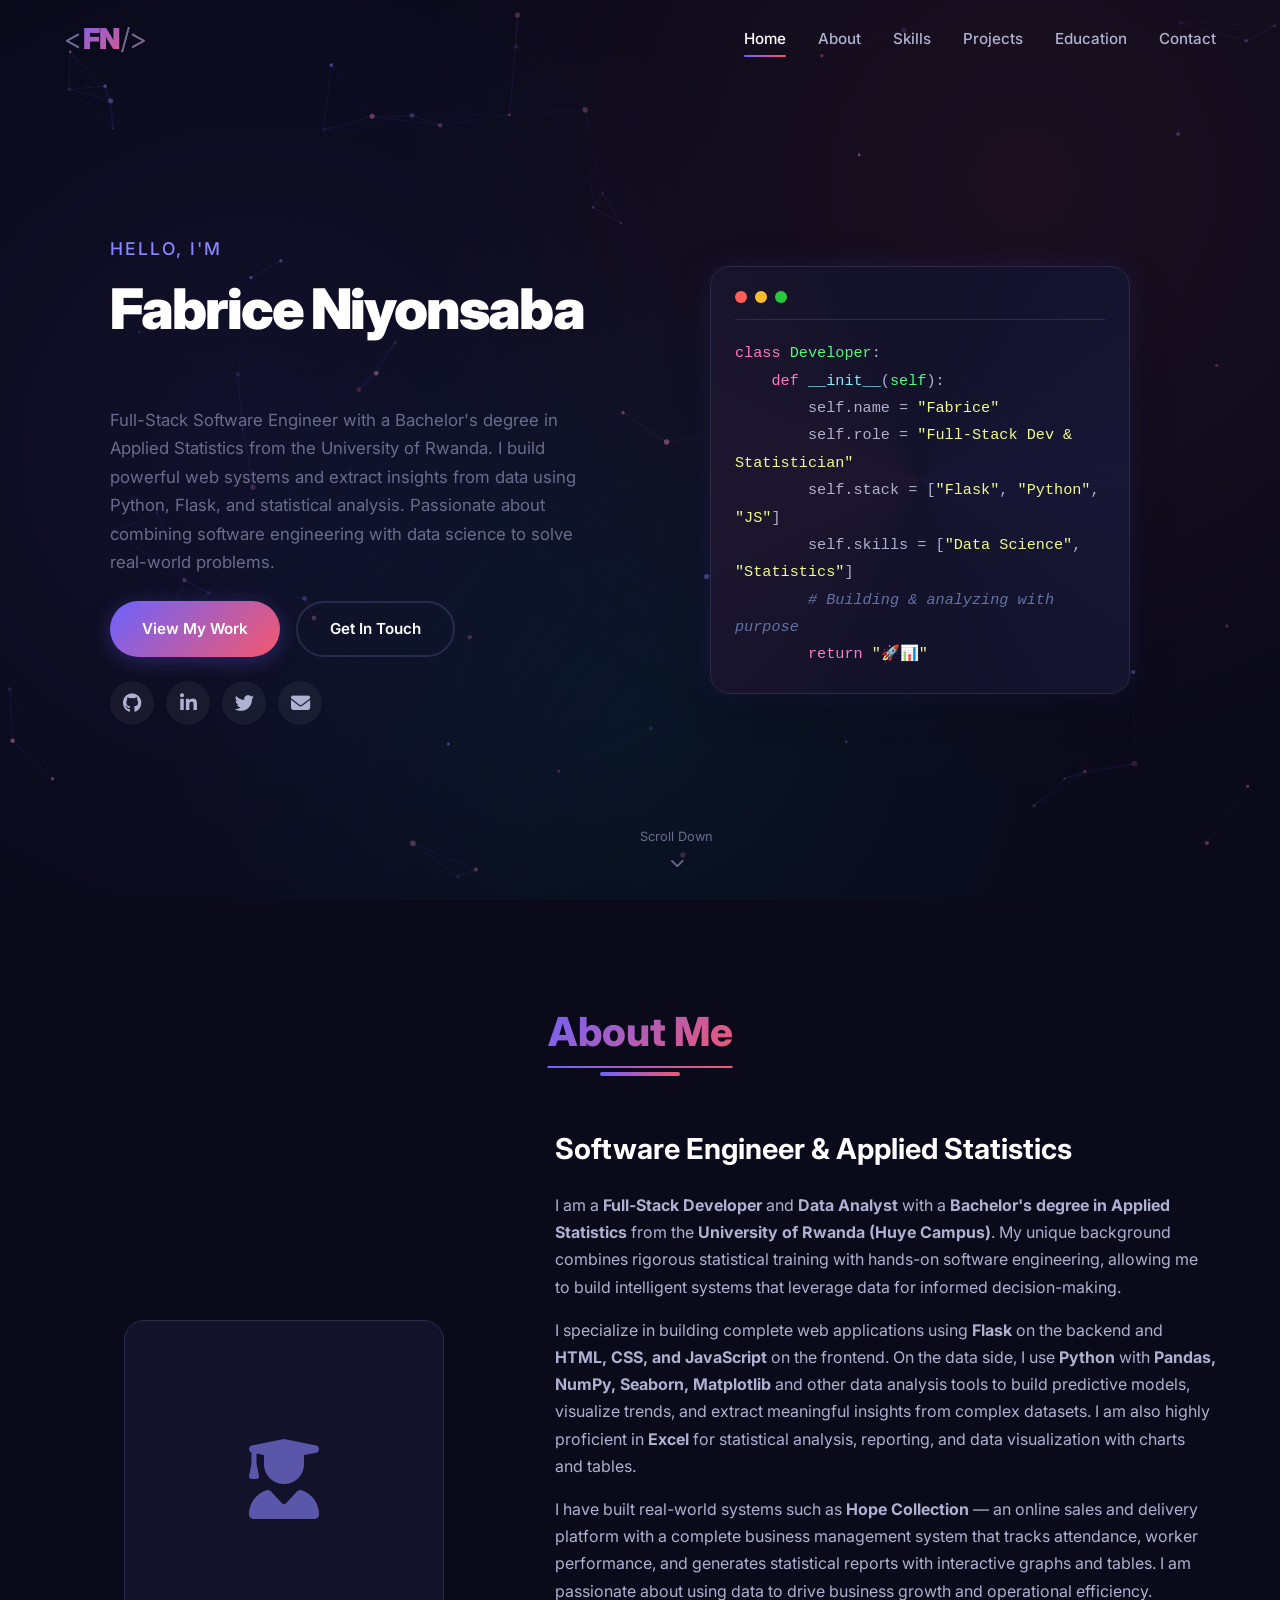
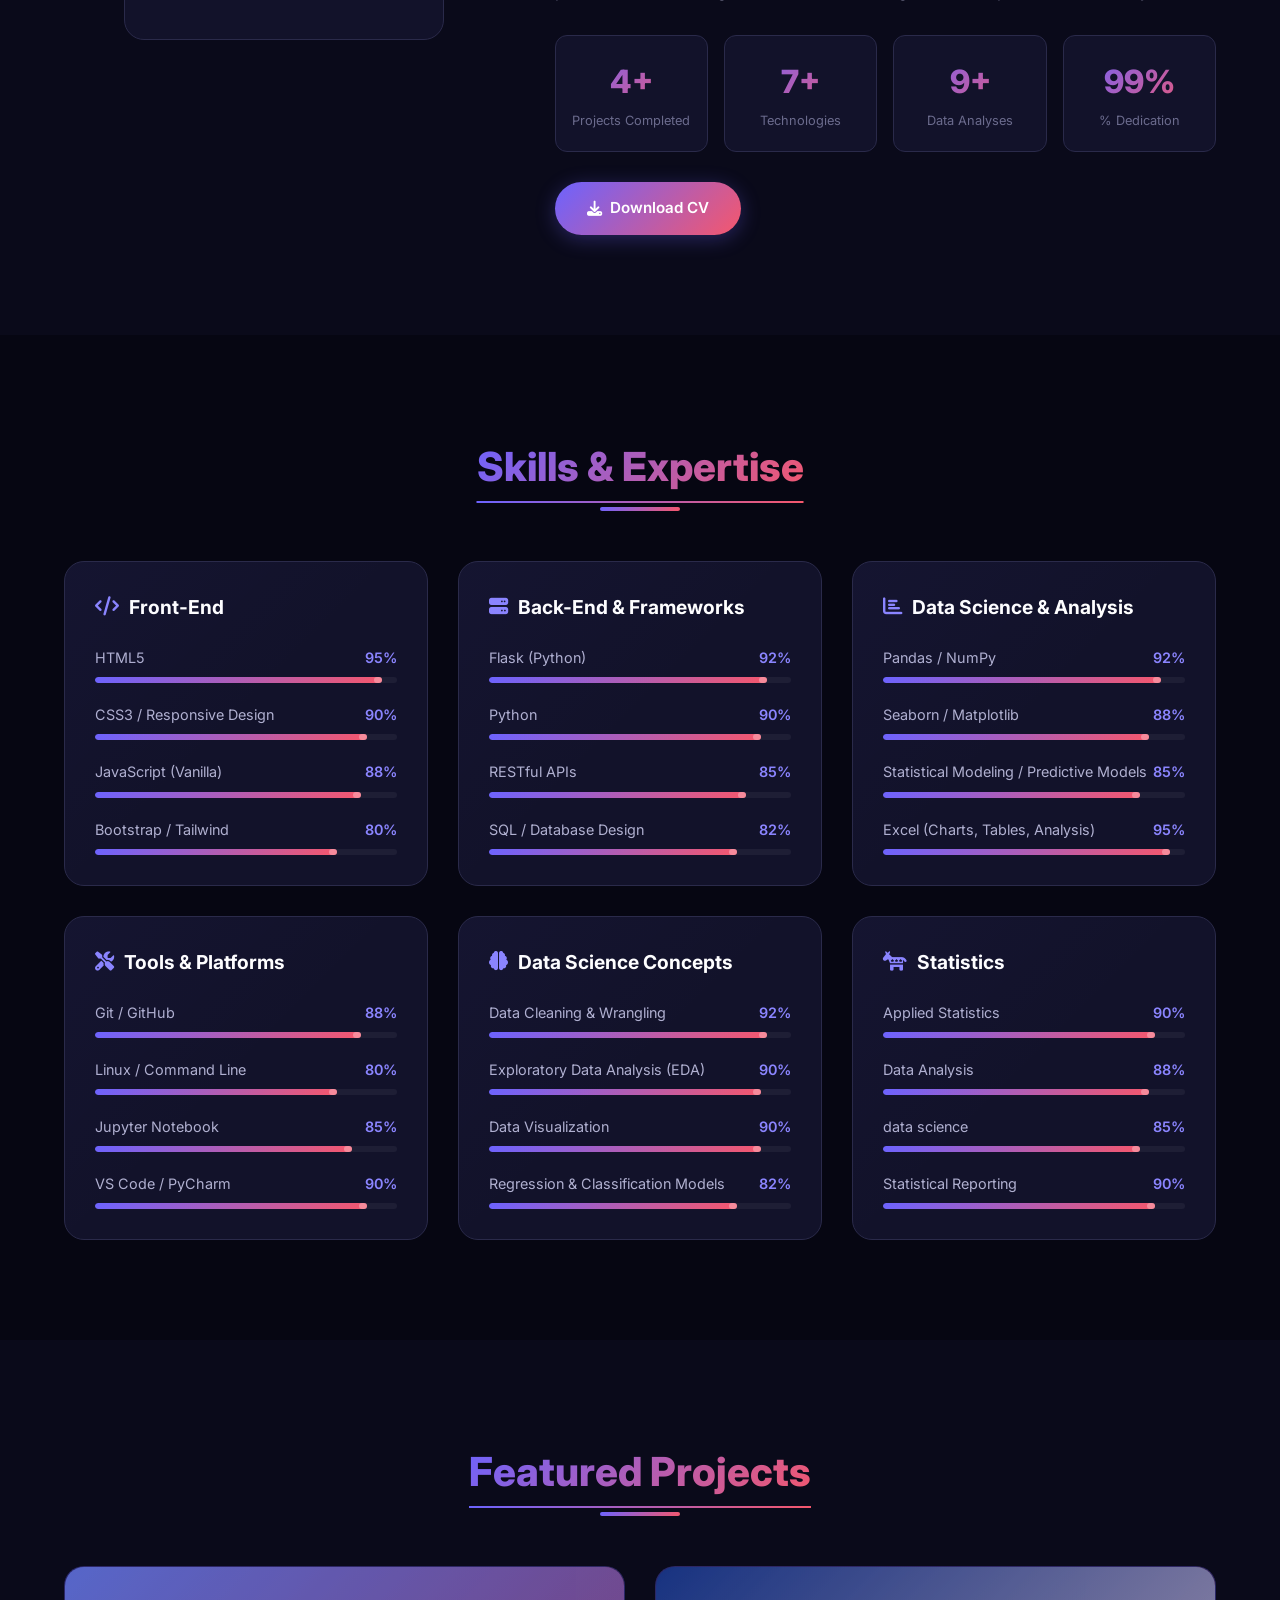
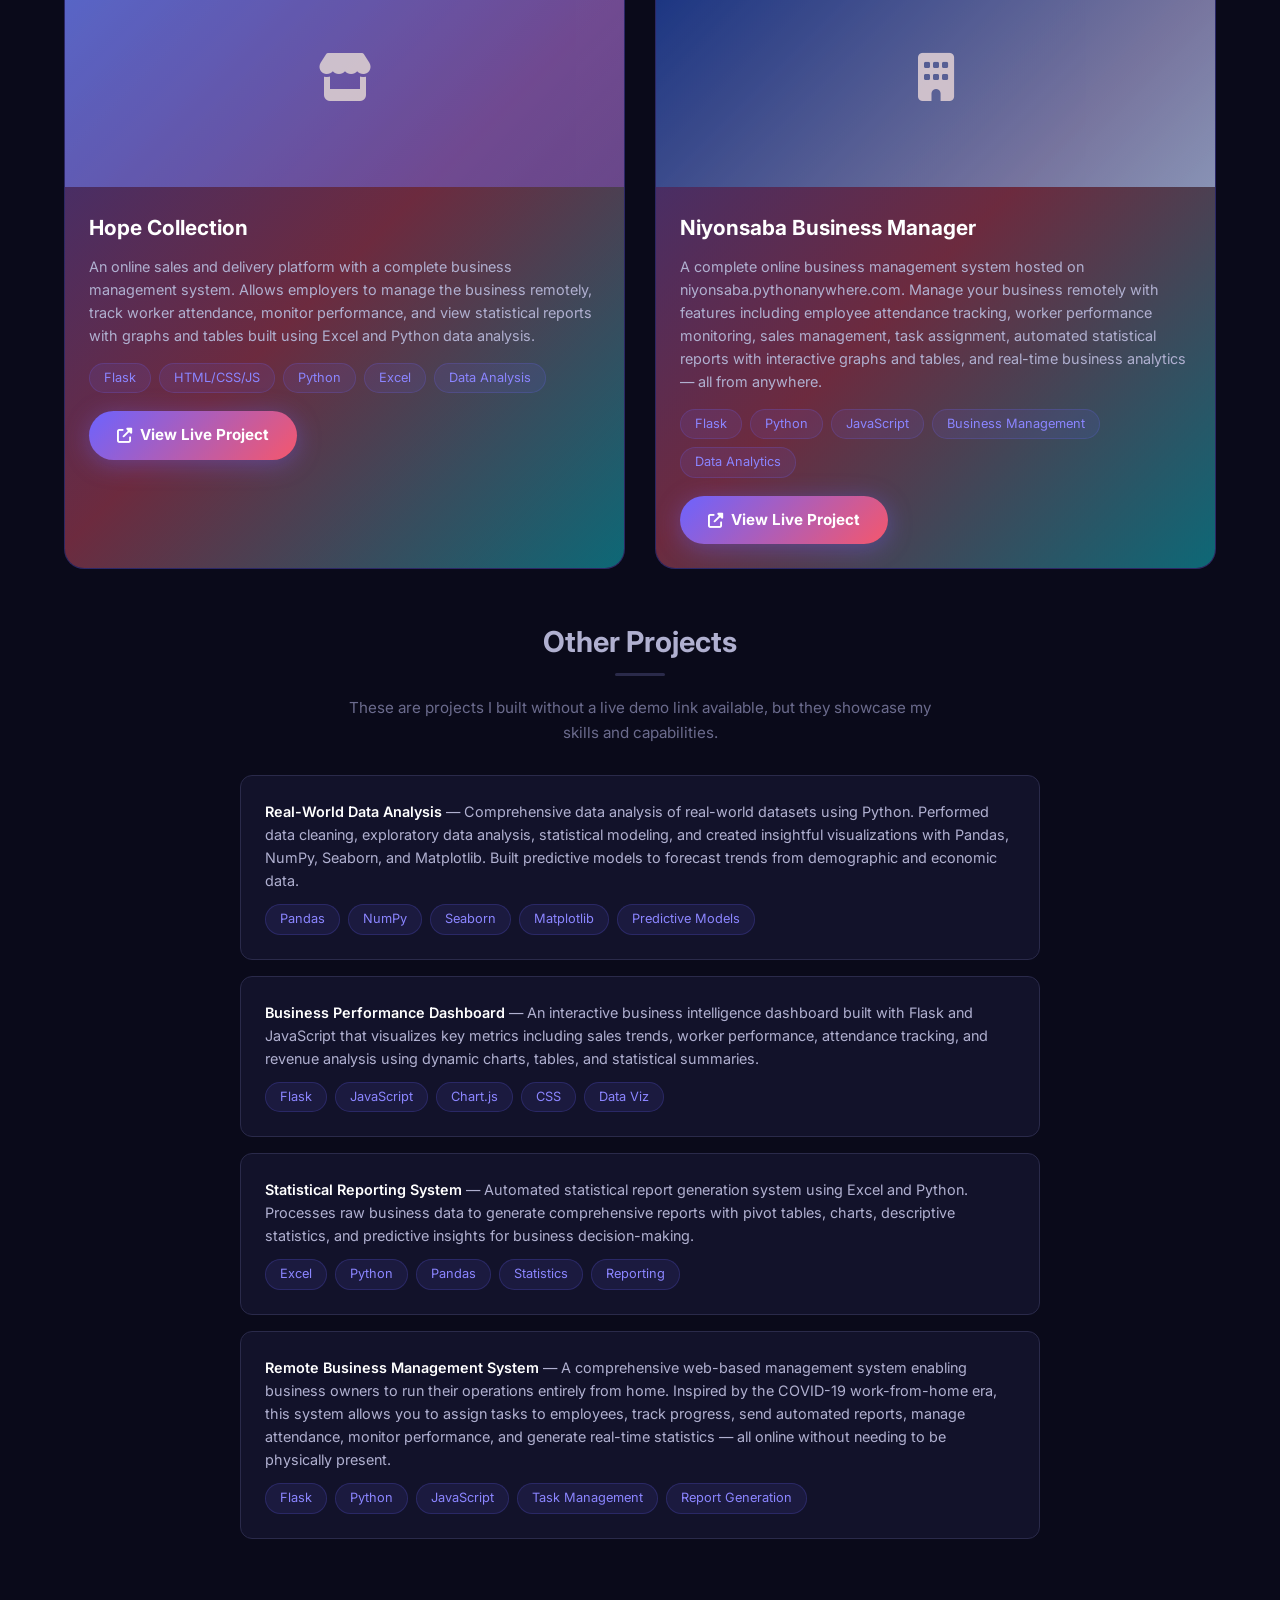
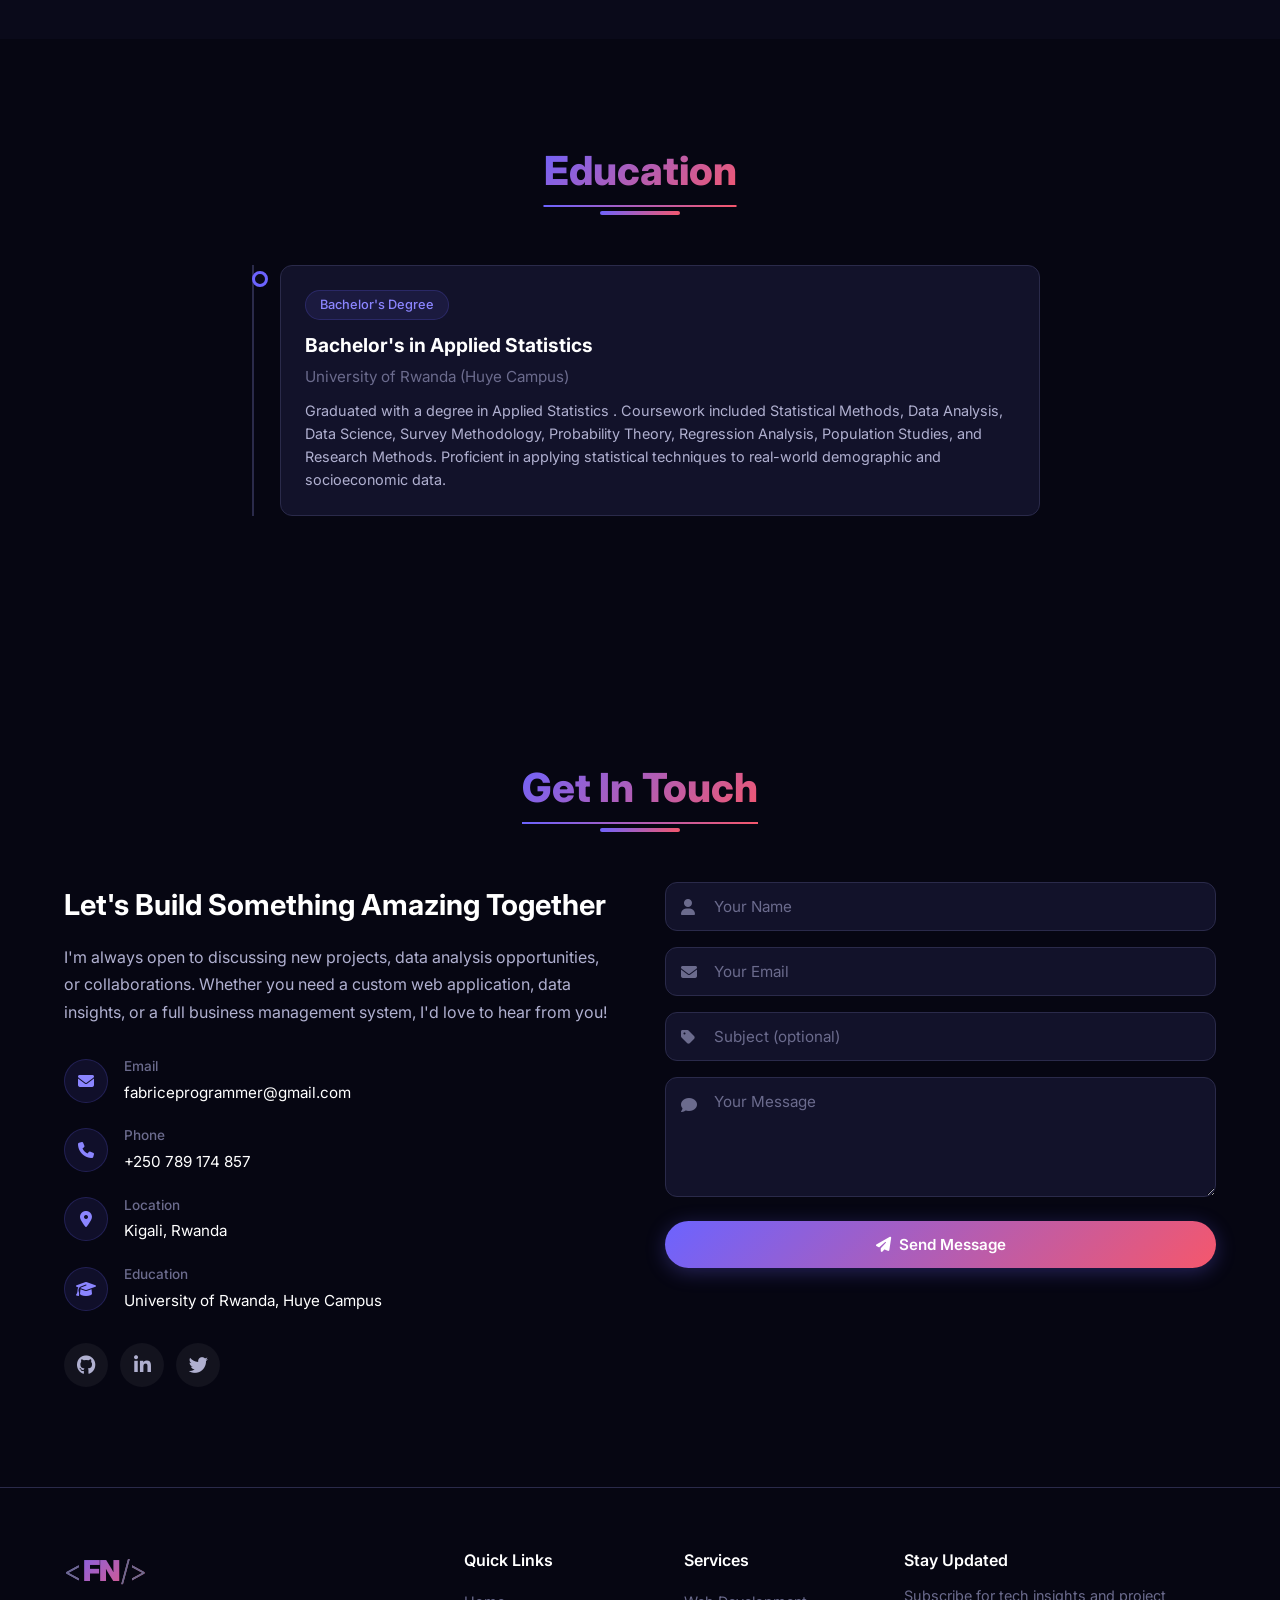
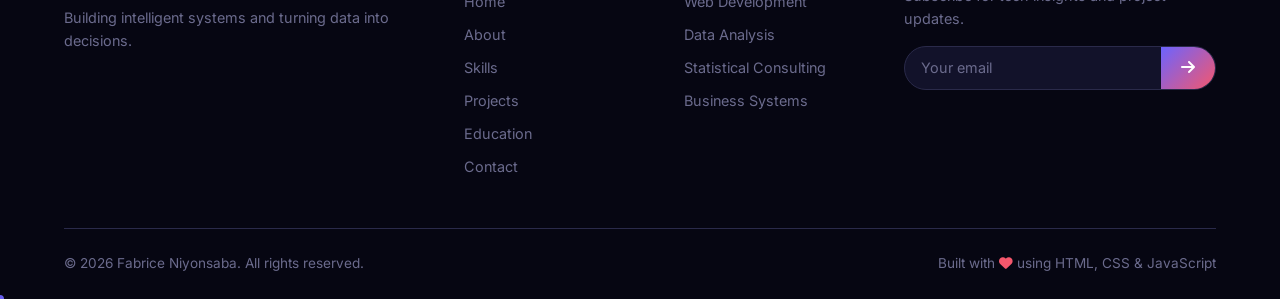
==== commit d55cd8dc: "ss" ====
--- a/portifolio-main/index.html
+++ b/portifolio-main/index.html
@@ -572,6 +572,29 @@
                         <a href="#" class="social-link" aria-label="Twitter"><i class="fab fa-twitter"></i></a>
                     </div>
                 </div>
+                <div class="contact-form-wrapper">
+                    <form class="contact-form" id="contactForm">
+                        <div class="form-group">
+                            <i class="fas fa-user input-icon"></i>
+                            <input type="text" id="name" placeholder="Your Name" required>
+                        </div>
+                        <div class="form-group">
+                            <i class="fas fa-envelope input-icon"></i>
+                            <input type="email" id="email" placeholder="Your Email" required>
+                        </div>
+                        <div class="form-group">
+                            <i class="fas fa-tag input-icon"></i>
+                            <input type="text" id="subject" placeholder="Subject (optional)">
+                        </div>
+                        <div class="form-group">
+                            <i class="fas fa-comment input-icon" style="top: 20px; transform: none;"></i>
+                            <textarea id="message" placeholder="Your Message" required></textarea>
+                        </div>
+                        <button type="submit" class="btn btn-primary btn-block">
+                            <i class="fas fa-paper-plane"></i> Send Message
+                        </button>
+                    </form>
+                </div>
             </div>
         </div>
     </section>
--- a/portifolio-main/static/css/styles.css
+++ b/portifolio-main/static/css/styles.css
@@ -1,6 +1,6 @@
-/* =
+/* ============================
    CSS Variables & Reset
-   = */
+   ============================ */
 :root {
     --primary: #6c63ff;
     --primary-dark: #5a52d5;
@@ -44,6 +44,7 @@
     line-height: 1.6;
     overflow-x: hidden;
     -webkit-font-smoothing: antialiased;
+    cursor: default;
 }
 
 ::selection {
@@ -52,6 +53,28 @@
 }
 
 /* ============================
+   Custom Cursor
+   ============================ */
+.cursor-dot {
+    width: 8px;
+    height: 8px;
+    background: var(--primary);
+    border-radius: 50%;
+    position: fixed;
+    pointer-events: none;
+    z-index: 99999;
+    transform: translate(-50%, -50%);
+    transition: width 0.2s, height 0.2s, background 0.2s;
+    mix-blend-mode: difference;
+}
+
+.cursor-dot.hovering {
+    width: 20px;
+    height: 20px;
+    background: var(--secondary);
+}
+
+/* ============================
    Scrollbar
    ============================ */
 ::-webkit-scrollbar {
@@ -69,6 +92,20 @@
 
 ::-webkit-scrollbar-thumb:hover {
     background: var(--primary);
+}
+
+/* ============================
+   Scroll Progress Indicator
+   ============================ */
+.scroll-progress {
+    position: fixed;
+    top: 0;
+    left: 0;
+    width: 0%;
+    height: 3px;
+    background: var(--gradient-primary);
+    z-index: 1001;
+    transition: width 0.1s linear;
 }
 
 /* ============================
@@ -98,6 +135,27 @@
     -webkit-background-clip: text;
     -webkit-text-fill-color: transparent;
     background-clip: text;
+    position: relative;
+    display: inline-block;
+    left: 50%;
+    transform: translateX(-50%);
+}
+
+.section-title::after {
+    content: '';
+    position: absolute;
+    bottom: -4px;
+    left: 0;
+    width: 100%;
+    height: 2px;
+    background: var(--gradient-primary);
+    transform: scaleX(0);
+    transform-origin: center;
+    transition: transform 0.6s ease;
+}
+
+.section-title.reveal-underline::after {
+    transform: scaleX(1);
 }
 
 .divider {
@@ -106,6 +164,24 @@
     background: var(--gradient-primary);
     border-radius: 2px;
     margin: 0 auto 50px;
+    position: relative;
+    overflow: hidden;
+}
+
+.divider::after {
+    content: '';
+    position: absolute;
+    top: 0;
+    left: -100%;
+    width: 100%;
+    height: 100%;
+    background: linear-gradient(90deg, transparent, rgba(255,255,255,0.3), transparent);
+    animation: shimmer 2s infinite;
+}
+
+@keyframes shimmer {
+    0% { left: -100%; }
+    100% { left: 100%; }
 }
 
 /* ============================
@@ -148,6 +224,23 @@
     -webkit-text-fill-color: transparent;
     background-clip: text;
     letter-spacing: -1px;
+    position: relative;
+}
+
+.nav-logo::before {
+    content: '<';
+    color: var(--text-muted);
+    -webkit-text-fill-color: var(--text-muted);
+    margin-right: 2px;
+    font-weight: 300;
+}
+
+.nav-logo::after {
+    content: '/>';
+    color: var(--text-muted);
+    -webkit-text-fill-color: var(--text-muted);
+    margin-left: 2px;
+    font-weight: 300;
 }
 
 .nav-menu {
@@ -221,6 +314,21 @@
     font-family: inherit;
     position: relative;
     overflow: hidden;
+}
+
+.btn::before {
+    content: '';
+    position: absolute;
+    top: 0;
+    left: -100%;
+    width: 100%;
+    height: 100%;
+    background: linear-gradient(90deg, transparent, rgba(255,255,255,0.15), transparent);
+    transition: left 0.5s ease;
+}
+
+.btn:hover::before {
+    left: 100%;
 }
 
 .btn-primary {
@@ -293,13 +401,42 @@
     font-size: 1.2rem;
     transition: var(--transition);
     text-decoration: none;
+    position: relative;
+}
+
+.social-link::before {
+    content: '';
+    position: absolute;
+    inset: -2px;
+    border-radius: 50%;
+    background: var(--gradient-primary);
+    opacity: 0;
+    transition: opacity 0.3s ease;
+    z-index: -1;
+}
+
+.social-link:hover::before {
+    opacity: 1;
 }
 
 .social-link:hover {
-    background: var(--primary);
+    background: transparent;
     color: white;
     transform: translateY(-3px);
     box-shadow: 0 5px 15px rgba(108, 99, 255, 0.3);
+}
+
+/* ============================
+   Particle Background
+   ============================ */
+#particles-canvas {
+    position: fixed;
+    top: 0;
+    left: 0;
+    width: 100%;
+    height: 100%;
+    z-index: 0;
+    pointer-events: none;
 }
 
 /* ============================
@@ -323,6 +460,7 @@
         radial-gradient(circle at 80% 20%, rgba(245, 87, 108, 0.08) 0%, transparent 50%),
         radial-gradient(circle at 50% 80%, rgba(0, 242, 254, 0.05) 0%, transparent 50%);
     z-index: 0;
+    transition: transform 0.1s ease-out;
 }
 
 .hero-content {
@@ -349,6 +487,8 @@
     font-weight: 500;
     letter-spacing: 2px;
     text-transform: uppercase;
+    opacity: 0;
+    animation: fadeInUp 0.6s ease forwards;
 }
 
 .hero-name {
@@ -356,12 +496,30 @@
     font-weight: 900;
     line-height: 1.1;
     letter-spacing: -2px;
+    opacity: 0;
+    animation: fadeInUp 0.6s ease 0.2s forwards;
+}
+
+.hero-name .gradient-text {
+    background: var(--gradient-primary);
+    -webkit-background-clip: text;
+    -webkit-text-fill-color: transparent;
+    background-clip: text;
+    background-size: 200% 200%;
+    animation: gradientShift 4s ease infinite;
+}
+
+@keyframes gradientShift {
+    0%, 100% { background-position: 0% 50%; }
+    50% { background-position: 100% 50%; }
 }
 
 .hero-title {
     font-size: 1.3rem;
     color: var(--text-secondary);
     font-weight: 400;
+    opacity: 0;
+    animation: fadeInUp 0.6s ease 0.4s forwards;
 }
 
 .hero-description {
@@ -369,24 +527,32 @@
     color: var(--text-muted);
     line-height: 1.7;
     max-width: 500px;
+    opacity: 0;
+    animation: fadeInUp 0.6s ease 0.6s forwards;
 }
 
 .hero-actions {
     display: flex;
     gap: 16px;
     margin-top: 8px;
+    opacity: 0;
+    animation: fadeInUp 0.6s ease 0.8s forwards;
 }
 
 .hero-socials {
     display: flex;
     gap: 12px;
     margin-top: 8px;
+    opacity: 0;
+    animation: fadeInUp 0.6s ease 1s forwards;
 }
 
 .hero-visual {
     display: flex;
     justify-content: center;
     align-items: center;
+    opacity: 0;
+    animation: fadeInRight 0.8s ease 0.3s forwards;
 }
 
 .hero-code-card {
@@ -398,6 +564,29 @@
     max-width: 420px;
     box-shadow: var(--shadow-card), var(--shadow-glow);
     animation: float 6s ease-in-out infinite;
+    position: relative;
+    overflow: hidden;
+}
+
+.hero-code-card::before {
+    content: '';
+    position: absolute;
+    top: -50%;
+    left: -50%;
+    width: 200%;
+    height: 200%;
+    background: conic-gradient(from 0deg, transparent, rgba(108, 99, 255, 0.05), transparent, rgba(245, 87, 108, 0.05), transparent);
+    animation: rotateGlow 8s linear infinite;
+}
+
+@keyframes rotateGlow {
+    0% { transform: rotate(0deg); }
+    100% { transform: rotate(360deg); }
+}
+
+.hero-code-card .code-body {
+    position: relative;
+    z-index: 1;
 }
 
 @keyframes float {
@@ -449,6 +638,8 @@
     color: var(--text-muted);
     font-size: 0.8rem;
     animation: bounce 2s infinite;
+    opacity: 0;
+    animation: fadeInUp 0.6s ease 1.2s forwards, bounce 2s infinite 1.8s;
 }
 
 @keyframes bounce {
@@ -497,6 +688,12 @@
     background: var(--gradient-primary);
     z-index: -1;
     opacity: 0.5;
+    animation: borderPulse 3s ease-in-out infinite;
+}
+
+@keyframes borderPulse {
+    0%, 100% { opacity: 0.5; }
+    50% { opacity: 1; }
 }
 
 .about-image-placeholder {
@@ -571,6 +768,25 @@
     border-radius: var(--radius);
     border: 1px solid var(--border-color);
     transition: var(--transition);
+    position: relative;
+    overflow: hidden;
+}
+
+.stat::before {
+    content: '';
+    position: absolute;
+    top: 0;
+    left: 0;
+    width: 100%;
+    height: 3px;
+    background: var(--gradient-primary);
+    transform: scaleX(0);
+    transform-origin: left;
+    transition: transform 0.3s ease;
+}
+
+.stat:hover::before {
+    transform: scaleX(1);
 }
 
 .stat:hover {
@@ -611,6 +827,19 @@
     border-radius: var(--radius-lg);
     padding: 30px;
     transition: var(--transition);
+    position: relative;
+    overflow: hidden;
+}
+
+.skill-category::after {
+    content: '';
+    position: absolute;
+    top: 0;
+    left: 0;
+    width: 100%;
+    height: 100%;
+    background: linear-gradient(135deg, rgba(108, 99, 255, 0.03) 0%, transparent 50%);
+    pointer-events: none;
 }
 
 .skill-category:hover {
@@ -660,6 +889,7 @@
     background: rgba(255, 255, 255, 0.05);
     border-radius: 3px;
     overflow: hidden;
+    position: relative;
 }
 
 .skill-fill {
@@ -668,6 +898,24 @@
     border-radius: 3px;
     width: 0;
     transition: width 1.5s cubic-bezier(0.4, 0, 0.2, 1);
+    position: relative;
+}
+
+.skill-fill::after {
+    content: '';
+    position: absolute;
+    top: 0;
+    right: 0;
+    width: 8px;
+    height: 100%;
+    background: rgba(255, 255, 255, 0.3);
+    border-radius: 3px;
+    animation: skillPulse 2s ease-in-out infinite;
+}
+
+@keyframes skillPulse {
+    0%, 100% { opacity: 0.3; }
+    50% { opacity: 1; }
 }
 
 /* ============================
@@ -686,6 +934,7 @@
     border-radius: var(--radius-lg);
     overflow: hidden;
     transition: var(--transition);
+    perspective: 1000px;
 }
 
 .project-card:hover {
@@ -842,6 +1091,12 @@
     border-radius: 20px;
     font-size: 0.8rem;
     color: var(--primary-light);
+    transition: var(--transition);
+}
+
+.project-tags span:hover {
+    background: rgba(108, 99, 255, 0.2);
+    transform: translateY(-2px);
 }
 
 .project-links {
@@ -850,7 +1105,7 @@
 }
 
 /* ============================
-   Timeline (Experience)
+   Timeline (Education)
    ============================ */
 .timeline {
     position: relative;
@@ -884,6 +1139,12 @@
     background: var(--bg-dark);
     border: 3px solid var(--primary);
     z-index: 1;
+    transition: var(--transition);
+}
+
+.timeline-item:hover .timeline-marker {
+    background: var(--primary);
+    box-shadow: 0 0 20px rgba(108, 99, 255, 0.4);
 }
 
 .timeline-content {
@@ -1054,6 +1315,11 @@
     display: flex;
     align-items: center;
     gap: 16px;
+    transition: var(--transition);
+}
+
+.contact-item:hover {
+    transform: translateX(6px);
 }
 
 .contact-item i {
@@ -1067,6 +1333,13 @@
     border-radius: 50%;
     color: var(--primary-light);
     font-size: 1rem;
+    transition: var(--transition);
+}
+
+.contact-item:hover i {
+    background: var(--primary);
+    color: white;
+    border-color: var(--primary);
 }
 
 .contact-item h4 {
@@ -1097,6 +1370,10 @@
     display: flex;
     flex-direction: column;
     gap: 16px;
+}
+
+.form-group {
+    position: relative;
 }
 
 .form-group input,
@@ -1129,6 +1406,54 @@
     min-height: 120px;
 }
 
+.form-group .input-icon {
+    position: absolute;
+    left: 16px;
+    top: 50%;
+    transform: translateY(-50%);
+    color: var(--text-muted);
+    transition: var(--transition);
+}
+
+.form-group input:focus ~ .input-icon,
+.form-group textarea:focus ~ .input-icon {
+    color: var(--primary);
+}
+
+.form-group input,
+.form-group textarea {
+    padding-left: 48px;
+}
+
+/* ============================
+   Form Status Messages
+   ============================ */
+.form-status {
+    margin-top: 12px;
+    padding: 12px 18px;
+    border-radius: var(--radius);
+    font-size: 0.9rem;
+    font-weight: 500;
+    text-align: center;
+    animation: fadeInUp 0.4s ease;
+}
+
+.form-status.form-success {
+    background: rgba(39, 201, 63, 0.1);
+    border: 1px solid rgba(39, 201, 63, 0.3);
+    color: #27c93f;
+}
+
+.form-status.form-error {
+    background: rgba(255, 95, 86, 0.1);
+    border: 1px solid rgba(255, 95, 86, 0.3);
+    color: #ff5f56;
+}
+
+.form-status i {
+    margin-right: 8px;
+}
+
 /* ============================
    Footer
    ============================ */
@@ -1196,6 +1521,12 @@
     border-radius: 50px;
     overflow: hidden;
     background: var(--bg-card);
+    transition: var(--transition);
+}
+
+.newsletter-form:focus-within {
+    border-color: var(--primary);
+    box-shadow: 0 0 0 3px rgba(108, 99, 255, 0.1);
 }
 
 .newsletter-form input {
@@ -1238,35 +1569,6 @@
 }
 
 /* ============================
-   Form Status Messages
-   ============================ */
-.form-status {
-    margin-top: 12px;
-    padding: 12px 18px;
-    border-radius: var(--radius);
-    font-size: 0.9rem;
-    font-weight: 500;
-    text-align: center;
-    animation: fadeInUp 0.4s ease;
-}
-
-.form-status.form-success {
-    background: rgba(39, 201, 63, 0.1);
-    border: 1px solid rgba(39, 201, 63, 0.3);
-    color: #27c93f;
-}
-
-.form-status.form-error {
-    background: rgba(255, 95, 86, 0.1);
-    border: 1px solid rgba(255, 95, 86, 0.3);
-    color: #ff5f56;
-}
-
-.form-status i {
-    margin-right: 8px;
-}
-
-/* ============================
    Back to Top
    ============================ */
 .back-to-top {
@@ -1338,6 +1640,17 @@
     }
 }
 
+@keyframes fadeInScale {
+    from {
+        opacity: 0;
+        transform: scale(0.9);
+    }
+    to {
+        opacity: 1;
+        transform: scale(1);
+    }
+}
+
 .animate-on-scroll {
     opacity: 0;
     transform: translateY(40px);
@@ -1348,6 +1661,14 @@
     opacity: 1;
     transform: translateY(0);
 }
+
+/* Staggered animation delays for children */
+.stagger-children > *:nth-child(1) { transition-delay: 0s; }
+.stagger-children > *:nth-child(2) { transition-delay: 0.1s; }
+.stagger-children > *:nth-child(3) { transition-delay: 0.2s; }
+.stagger-children > *:nth-child(4) { transition-delay: 0.3s; }
+.stagger-children > *:nth-child(5) { transition-delay: 0.4s; }
+.stagger-children > *:nth-child(6) { transition-delay: 0.5s; }
 
 /* ============================
    Responsive Design
@@ -1543,6 +1864,10 @@
         width: 240px;
         height: 240px;
     }
+
+    .cursor-dot {
+        display: none;
+    }
 }
 
 @media (max-width: 480px) {
@@ -1659,4 +1984,4 @@
         right: 20px;
         font-size: 0.95rem;
     }
-}
+}
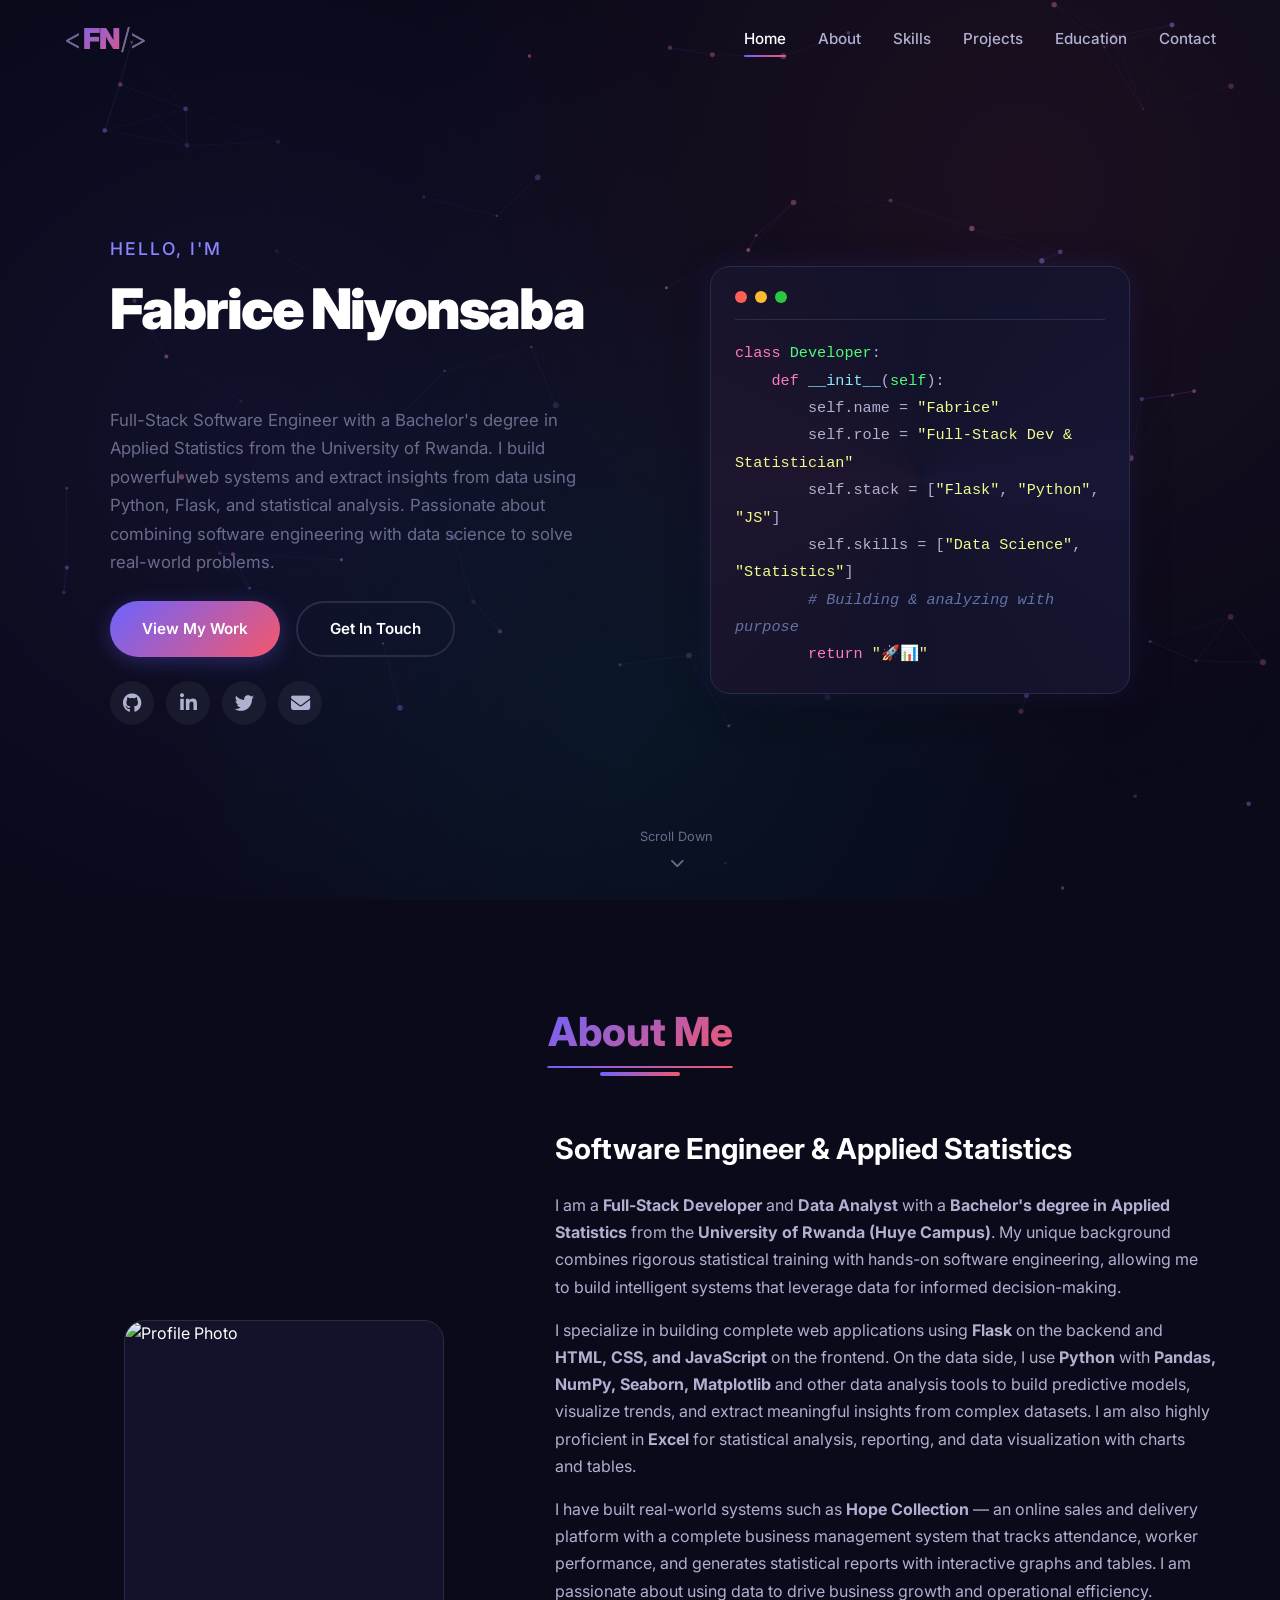
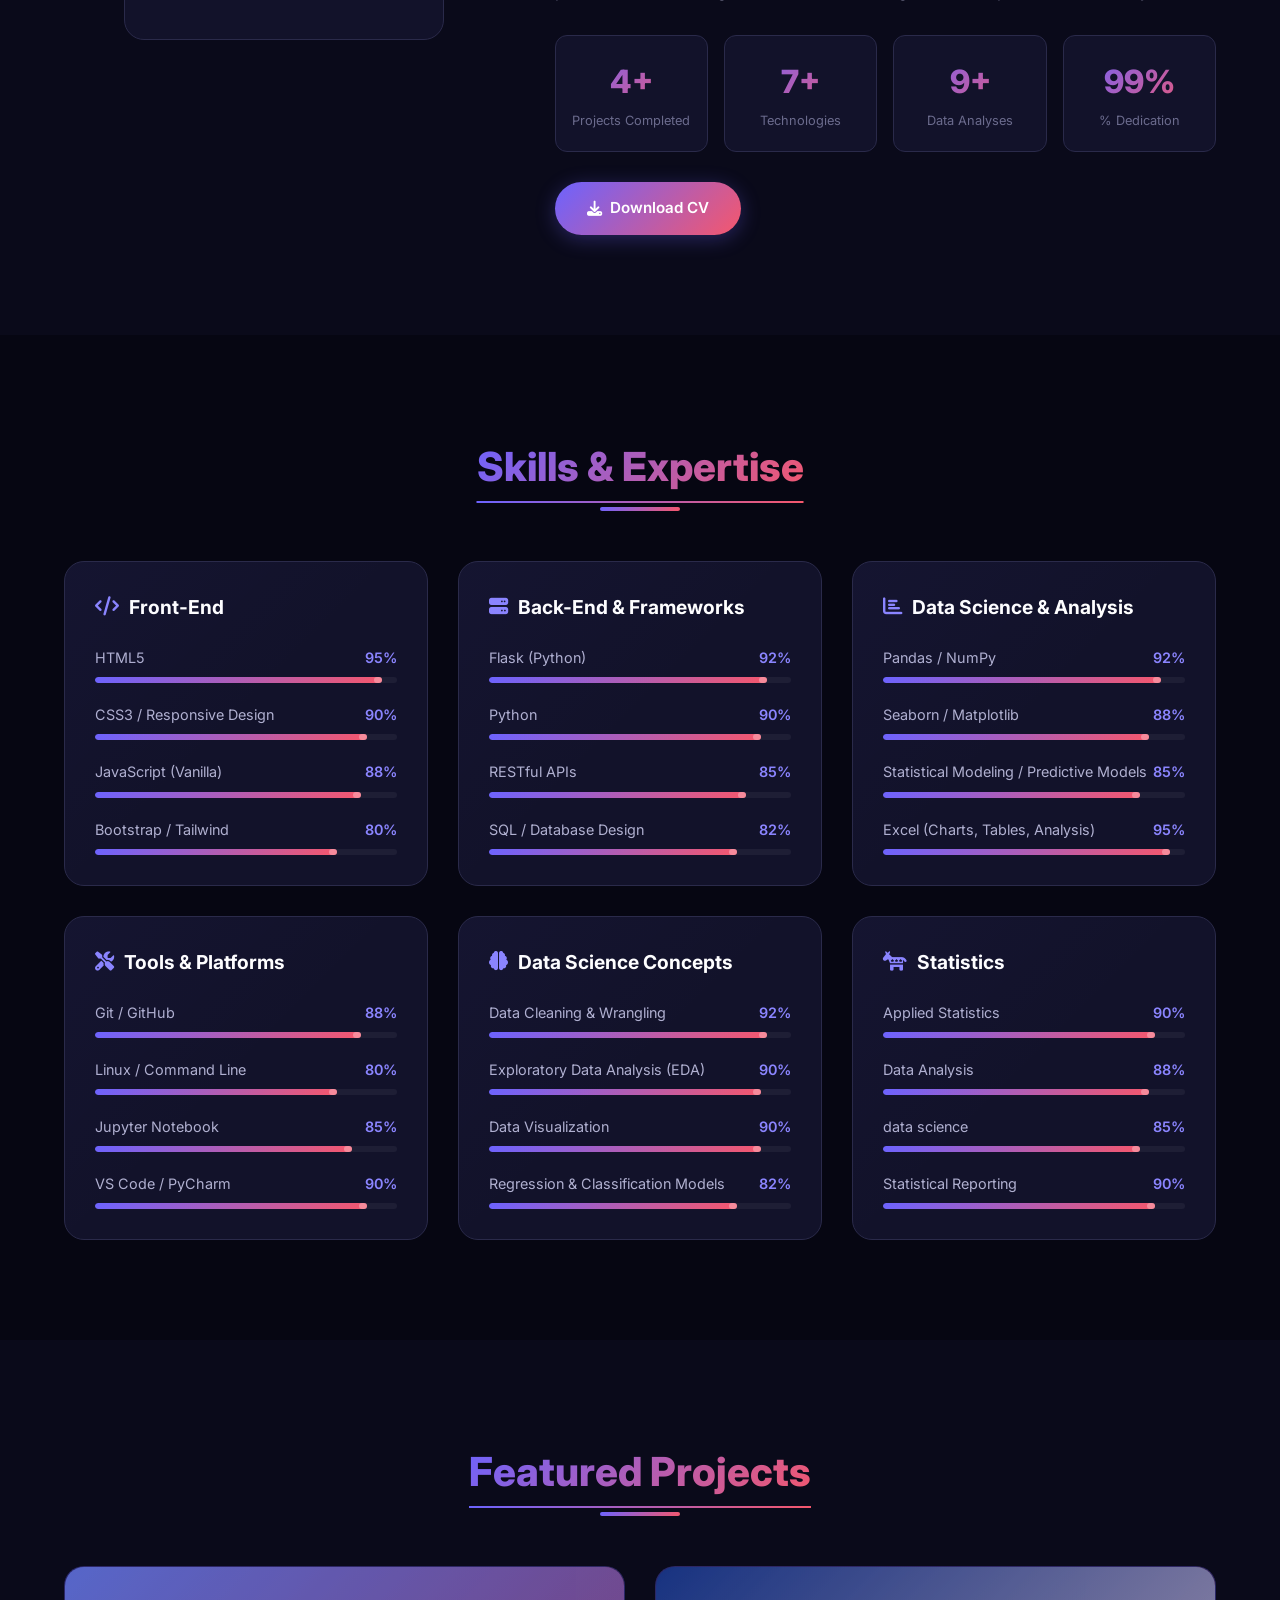
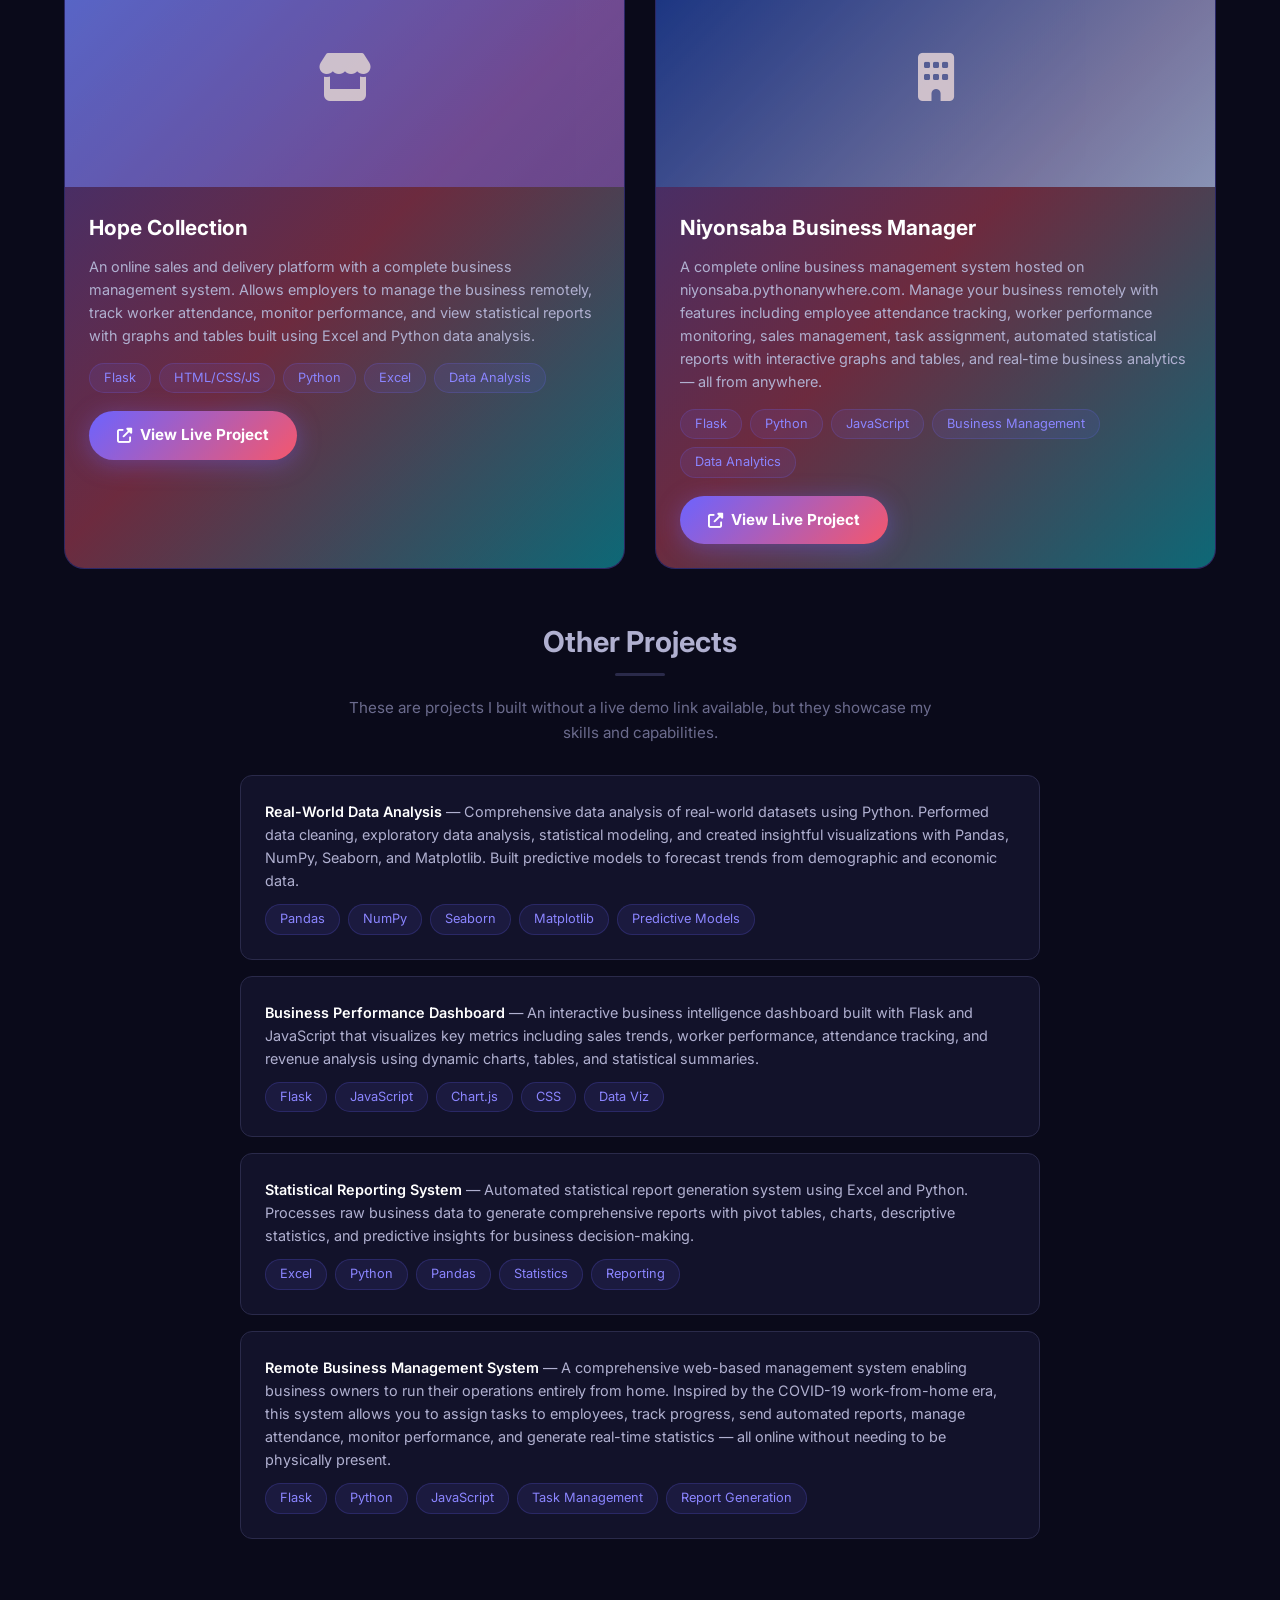
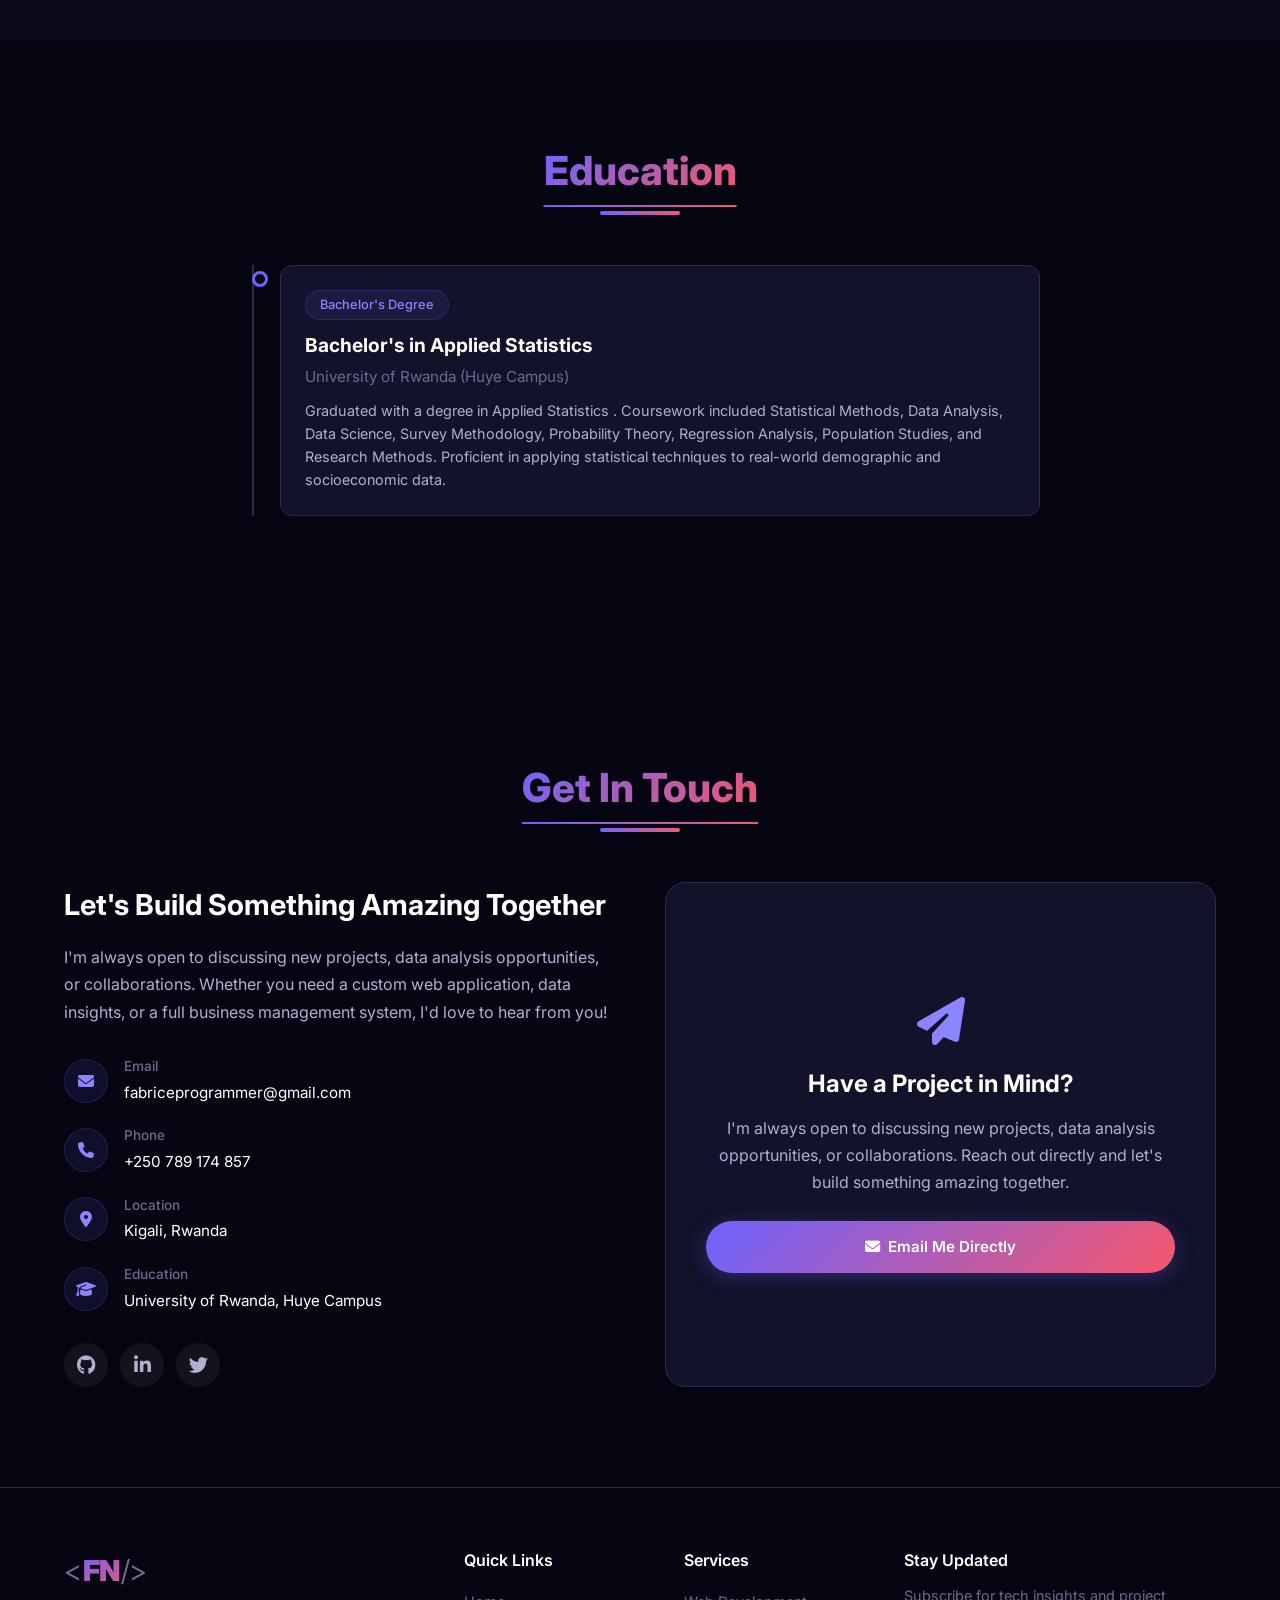
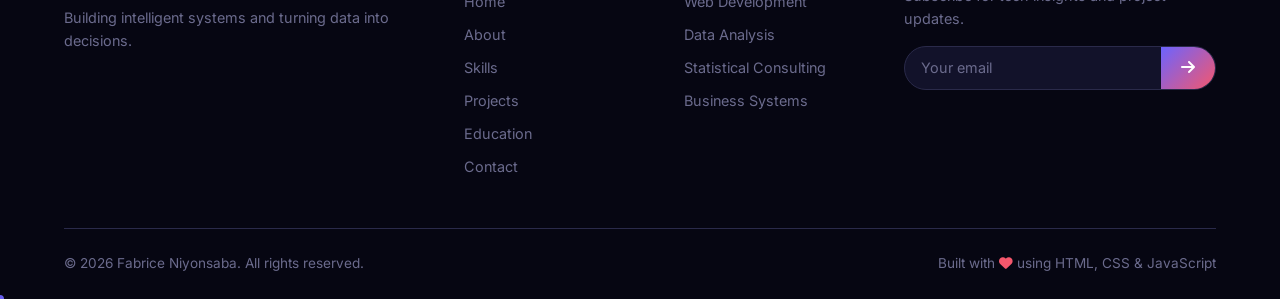
==== commit 3b9f27a3: "jyh" ====
--- a/portifolio-main/index.html
+++ b/portifolio-main/index.html
@@ -97,14 +97,7 @@
             <div class="about-content">
                 <div class="about-image">
                     <div class="about-image-frame" id="profileFrame">
-                        <img id="profileImage" class="about-profile-img" src="" alt="Profile Photo" style="display:none;">
-                        <div class="about-image-placeholder" id="profilePlaceholder">
-                            <i class="fas fa-user-graduate"></i>
-                        </div>
-                        <button class="edit-photo-btn" id="editPhotoBtn" title="Change Profile Photo">
-                            <i class="fas fa-camera"></i>
-                        </button>
-                        <input type="file" id="photoInput" accept="image/*" style="display:none;">
+                        <img id="profileImage" class="about-profile-img" src="https://ui-avatars.com/api/?name=Fabrice+Niyonsaba&background=6c63ff&color=fff&size=320" alt="Profile Photo">
                     </div>
                 </div>
                 <div class="about-text">
@@ -573,27 +566,14 @@
                     </div>
                 </div>
                 <div class="contact-form-wrapper">
-                    <form class="contact-form" id="contactForm">
-                        <div class="form-group">
-                            <i class="fas fa-user input-icon"></i>
-                            <input type="text" id="name" placeholder="Your Name" required>
-                        </div>
-                        <div class="form-group">
-                            <i class="fas fa-envelope input-icon"></i>
-                            <input type="email" id="email" placeholder="Your Email" required>
-                        </div>
-                        <div class="form-group">
-                            <i class="fas fa-tag input-icon"></i>
-                            <input type="text" id="subject" placeholder="Subject (optional)">
-                        </div>
-                        <div class="form-group">
-                            <i class="fas fa-comment input-icon" style="top: 20px; transform: none;"></i>
-                            <textarea id="message" placeholder="Your Message" required></textarea>
-                        </div>
-                        <button type="submit" class="btn btn-primary btn-block">
-                            <i class="fas fa-paper-plane"></i> Send Message
-                        </button>
-                    </form>
+                    <div class="contact-cta-card">
+                        <i class="fas fa-paper-plane" style="font-size: 3rem; color: var(--primary-light); margin-bottom: 20px;"></i>
+                        <h3 style="font-size: 1.5rem; margin-bottom: 12px;">Have a Project in Mind?</h3>
+                        <p style="color: var(--text-secondary); margin-bottom: 24px; line-height: 1.7;">I'm always open to discussing new projects, data analysis opportunities, or collaborations. Reach out directly and let's build something amazing together.</p>
+                        <a href="mailto:fabriceprogrammer@gmail.com" class="btn btn-primary btn-block">
+                            <i class="fas fa-envelope"></i> Email Me Directly
+                        </a>
+                    </div>
                 </div>
             </div>
         </div>
--- a/portifolio-main/static/css/styles.css
+++ b/portifolio-main/static/css/styles.css
@@ -1366,10 +1366,24 @@
     gap: 12px;
 }
 
-.contact-form {
+.contact-cta-card {
+    background: var(--bg-card);
+    border: 1px solid var(--border-color);
+    border-radius: var(--radius-lg);
+    padding: 40px;
+    text-align: center;
+    transition: var(--transition);
+    height: 100%;
     display: flex;
     flex-direction: column;
-    gap: 16px;
+    align-items: center;
+    justify-content: center;
+}
+
+.contact-cta-card:hover {
+    border-color: var(--primary);
+    box-shadow: var(--shadow-glow);
+    transform: translateY(-4px);
 }
 
 .form-group {
